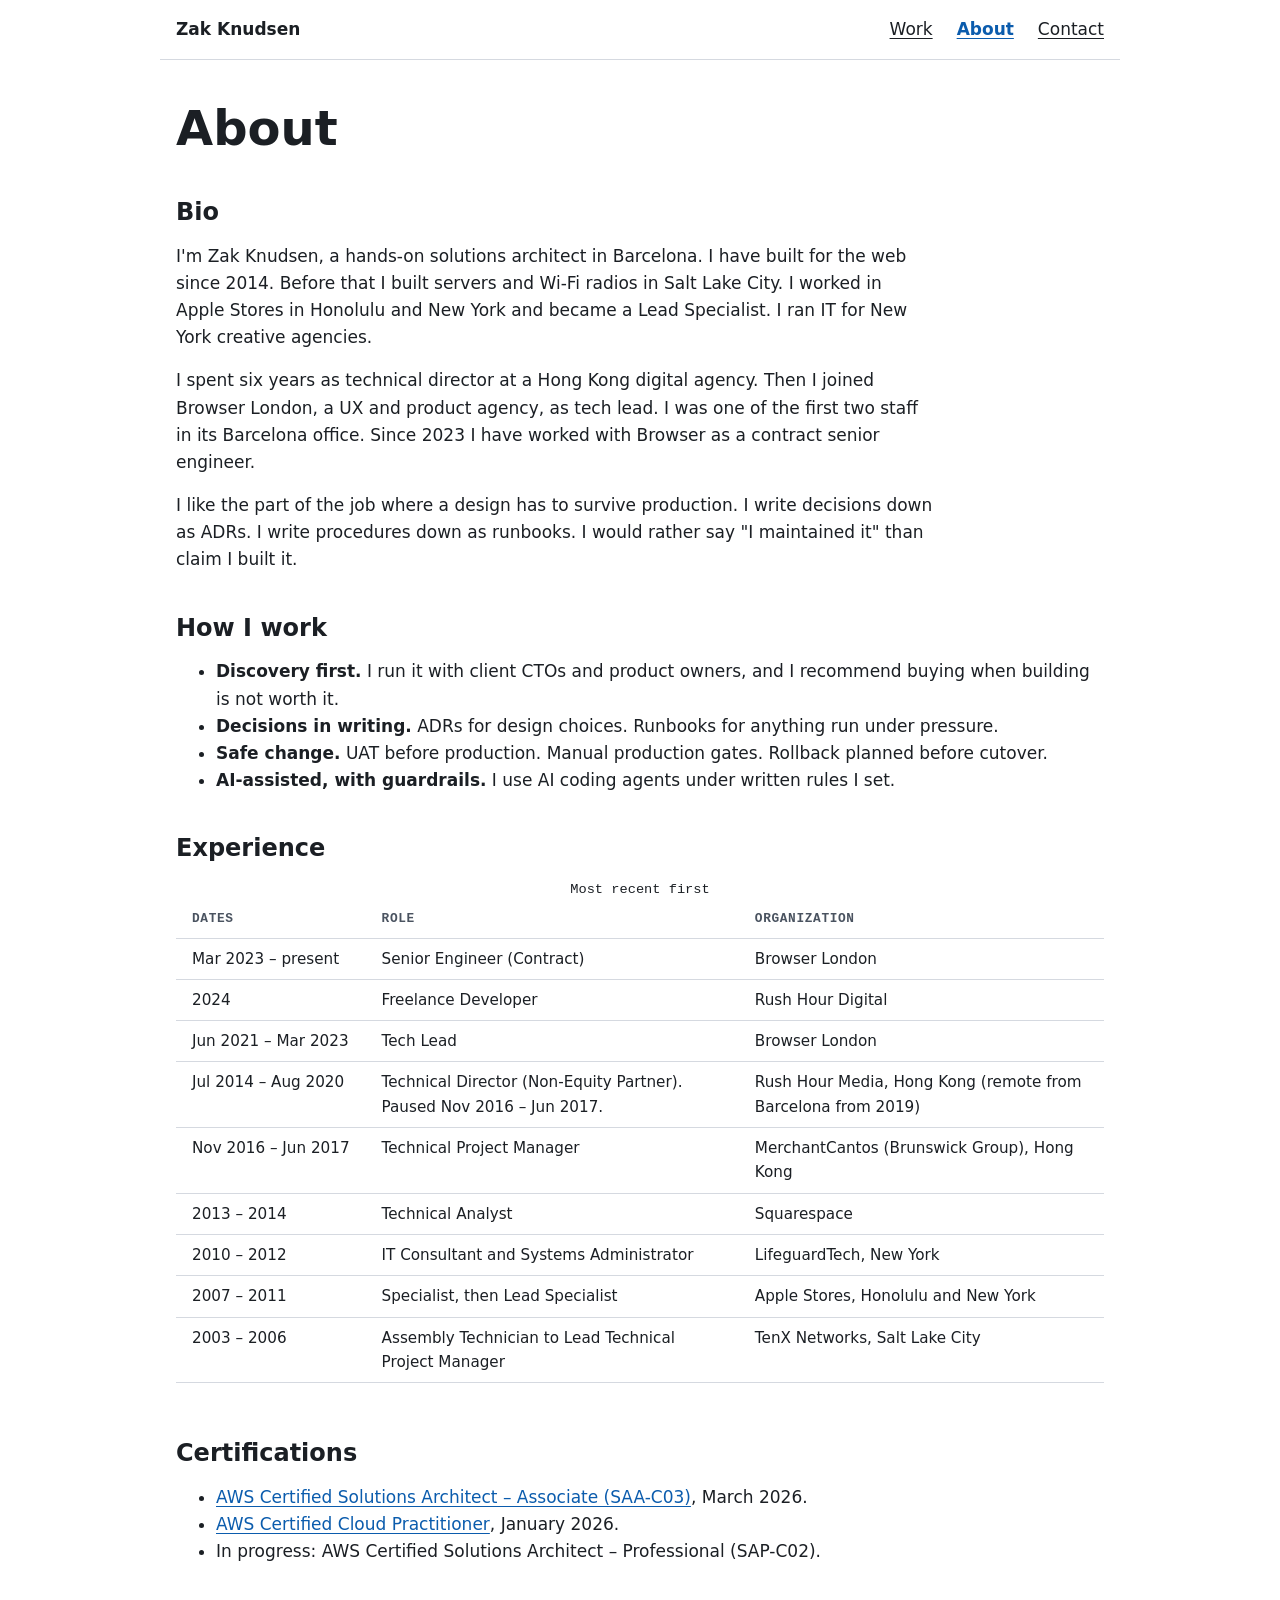
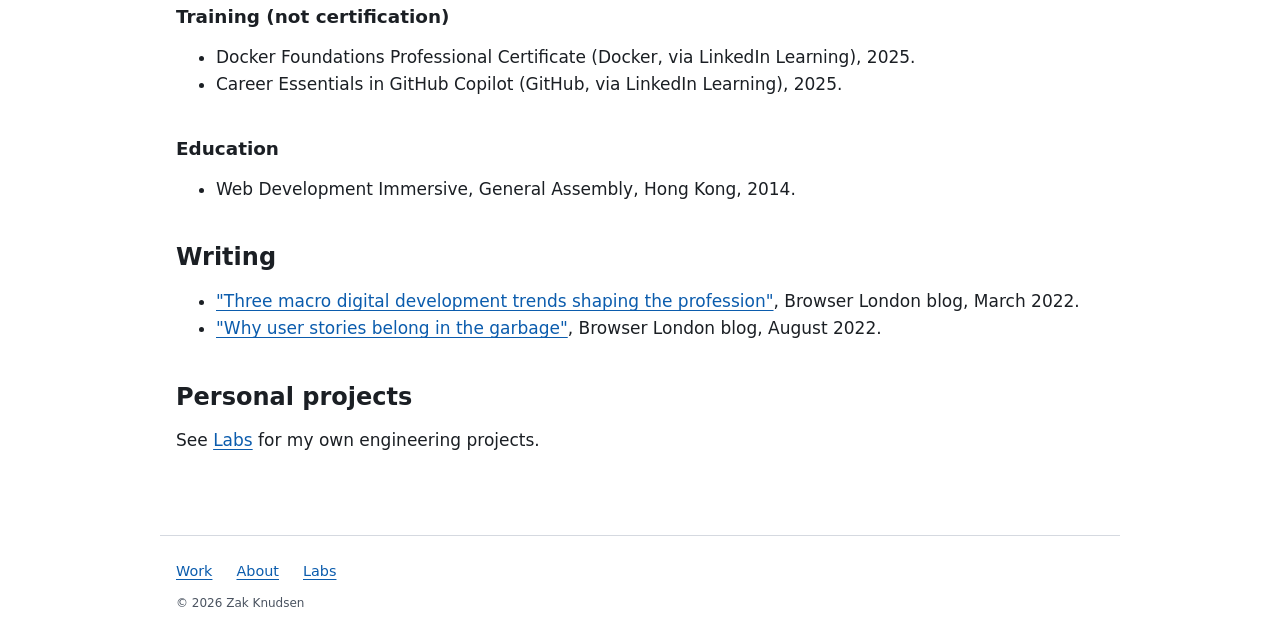
==== about/index.html @ 642f5260 "Add static portfolio site Plain HTML and CSS. Home, work index, three case studies, About, Labs, 404" ====
<!DOCTYPE html>
<html lang="en">
<head>
  <meta charset="utf-8">
  <meta name="viewport" content="width=device-width, initial-scale=1">
  <title>About | Zak Knudsen</title>
  <meta name="description" content="Zak Knudsen is a hands-on solutions architect in Barcelona. Bio, how I work, experience timeline, AWS certifications, and writing.">
  <link rel="canonical" href="https://zakknudsen.com/about/">
  <link rel="icon" href="/img/favicon.svg" type="image/svg+xml">
  <link rel="stylesheet" href="/css/style.css">

  <meta property="og:type" content="profile">
  <meta property="og:site_name" content="Zak Knudsen">
  <meta property="og:title" content="About | Zak Knudsen">
  <meta property="og:description" content="A hands-on solutions architect in Barcelona. Building for the web since 2014.">
  <meta property="og:url" content="https://zakknudsen.com/about/">
  <meta name="twitter:card" content="summary">
</head>
<body>
  <a class="skip-link" href="#main">Skip to main content</a>

  <header class="site-header">
    <a class="site-title" href="/">Zak Knudsen</a>
    <nav class="site-nav" aria-label="Main">
      <ul>
        <li><a href="/work/">Work</a></li>
        <li><a href="/about/" aria-current="page">About</a></li>
        <li><a href="/#contact">Contact</a></li>
      </ul>
    </nav>
  </header>

  <main id="main">
    <h1>About</h1>

    <section aria-labelledby="bio">
      <h2 id="bio">Bio</h2>
      <p>I'm Zak Knudsen, a hands-on solutions architect in Barcelona. I have built for the web since 2014. Before that I built servers and Wi-Fi radios in Salt Lake City. I worked in Apple Stores in Honolulu and New York and became a Lead Specialist. I ran IT for New York creative agencies.</p>
      <p>I spent six years as technical director at a Hong Kong digital agency. Then I joined Browser London, a UX and product agency, as tech lead. I was one of the first two staff in its Barcelona office. Since 2023 I have worked with Browser as a contract senior engineer.</p>
      <p>I like the part of the job where a design has to survive production. I write decisions down as ADRs. I write procedures down as runbooks. I would rather say "I maintained it" than claim I built it.</p>
    </section>

    <section aria-labelledby="how-i-work">
      <h2 id="how-i-work">How I work</h2>
      <ul>
        <li><strong>Discovery first.</strong> I run it with client CTOs and product owners, and I recommend buying when building is not worth it.</li>
        <li><strong>Decisions in writing.</strong> ADRs for design choices. Runbooks for anything run under pressure.</li>
        <li><strong>Safe change.</strong> UAT before production. Manual production gates. Rollback planned before cutover.</li>
        <li><strong>AI-assisted, with guardrails.</strong> I use AI coding agents under written rules I set.</li>
      </ul>
    </section>

    <section aria-labelledby="experience">
      <h2 id="experience">Experience</h2>
      <div class="table-scroll">
        <table>
          <caption class="mono">Most recent first</caption>
          <thead>
            <tr><th scope="col">Dates</th><th scope="col">Role</th><th scope="col">Organization</th></tr>
          </thead>
          <tbody>
            <tr><td>Mar 2023 – present</td><td>Senior Engineer (Contract)</td><td>Browser London</td></tr>
            <tr><td>2024</td><td>Freelance Developer</td><td>Rush Hour Digital</td></tr>
            <tr><td>Jun 2021 – Mar 2023</td><td>Tech Lead</td><td>Browser London</td></tr>
            <tr><td>Jul 2014 – Aug 2020</td><td>Technical Director (Non-Equity Partner). Paused Nov 2016 – Jun 2017.</td><td>Rush Hour Media, Hong Kong (remote from Barcelona from 2019)</td></tr>
            <tr><td>Nov 2016 – Jun 2017</td><td>Technical Project Manager</td><td>MerchantCantos (Brunswick Group), Hong Kong</td></tr>
            <tr><td>2013 – 2014</td><td>Technical Analyst</td><td>Squarespace</td></tr>
            <tr><td>2010 – 2012</td><td>IT Consultant and Systems Administrator</td><td>LifeguardTech, New York</td></tr>
            <tr><td>2007 – 2011</td><td>Specialist, then Lead Specialist</td><td>Apple Stores, Honolulu and New York</td></tr>
            <tr><td>2003 – 2006</td><td>Assembly Technician to Lead Technical Project Manager</td><td>TenX Networks, Salt Lake City</td></tr>
          </tbody>
        </table>
      </div>
    </section>

    <section aria-labelledby="certifications">
      <h2 id="certifications">Certifications</h2>
      <ul>
        <li><a href="https://www.credly.com/badges/99c837c4-0b77-433a-b0dd-1a6452bc519f">AWS Certified Solutions Architect – Associate (SAA-C03)</a>, March 2026.</li>
        <li><a href="https://www.credly.com/badges/576f50b4-657a-4040-87d8-9b93c806e86d">AWS Certified Cloud Practitioner</a>, January 2026.</li>
        <li>In progress: AWS Certified Solutions Architect – Professional (SAP-C02).</li>
      </ul>
      <h3>Training (not certification)</h3>
      <ul>
        <li>Docker Foundations Professional Certificate (Docker, via LinkedIn Learning), 2025.</li>
        <li>Career Essentials in GitHub Copilot (GitHub, via LinkedIn Learning), 2025.</li>
      </ul>
      <h3>Education</h3>
      <ul>
        <li>Web Development Immersive, General Assembly, Hong Kong, 2014.</li>
      </ul>
    </section>

    <section aria-labelledby="writing">
      <h2 id="writing">Writing</h2>
      <ul>
        <li><a href="https://www.browserlondon.com/blog/2022/03/07/three-macro-digital-development-trends-shaping-the-profession/">"Three macro digital development trends shaping the profession"</a>, Browser London blog, March 2022.</li>
        <li><a href="https://www.browserlondon.com/blog/2022/08/30/why-user-stories-belong-in-the-garbage/">"Why user stories belong in the garbage"</a>, Browser London blog, August 2022.</li>
      </ul>
    </section>

    <section aria-labelledby="labs-link">
      <h2 id="labs-link">Personal projects</h2>
      <p>See <a href="/labs/">Labs</a> for my own engineering projects.</p>
    </section>
  </main>

  <footer class="site-footer">
    <ul>
      <li><a href="/work/">Work</a></li>
      <li><a href="/about/">About</a></li>
      <li><a href="/labs/">Labs</a></li>
    </ul>
    <small>© 2026 Zak Knudsen</small>
  </footer>
</body>
</html>
---- css/style.css ----
/* ==========================================================================
   zakknudsen.com
   Plain CSS. No build step. No JavaScript.
   Light and dark themes follow the visitor's system setting.
   ========================================================================== */

/* --------------------------------------------------------------------------
   1. Design tokens
   -------------------------------------------------------------------------- */

:root {
  color-scheme: light dark;

  --color-bg: #ffffff;
  --color-surface: #f5f6f8;
  --color-text: #1b1f24;
  --color-text-muted: #4a5360;
  --color-border: #d5d9e0;
  --color-accent: #0b5cad;
  --color-accent-contrast: #ffffff;

  --font-sans: system-ui, -apple-system, "Segoe UI", Roboto, "Helvetica Neue", Arial, sans-serif;
  --font-mono: ui-monospace, "SF Mono", Menlo, Consolas, "Liberation Mono", monospace;

  --measure: 70ch;
  --gutter: 1rem;
  --space-1: 0.25rem;
  --space-2: 0.5rem;
  --space-3: 1rem;
  --space-4: 1.5rem;
  --space-5: 2.5rem;
  --space-6: 4rem;
  --radius: 4px;
}

@media (prefers-color-scheme: dark) {
  :root {
    --color-bg: #111418;
    --color-surface: #1a1f26;
    --color-text: #e8ebef;
    --color-text-muted: #a9b2bf;
    --color-border: #333b46;
    --color-accent: #7ab7ff;
    --color-accent-contrast: #111418;
  }
}

/* --------------------------------------------------------------------------
   2. Base
   -------------------------------------------------------------------------- */

*,
*::before,
*::after {
  box-sizing: border-box;
}

html {
  -webkit-text-size-adjust: 100%;
  text-size-adjust: 100%;
}

body {
  margin: 0;
  background: var(--color-bg);
  color: var(--color-text);
  font-family: var(--font-sans);
  font-size: 1.0625rem;
  line-height: 1.6;
}

h1,
h2,
h3 {
  line-height: 1.2;
  margin: var(--space-5) 0 var(--space-3);
}

h1 {
  font-size: clamp(2rem, 6vw, 3rem);
  margin-top: 0;
}

h2 {
  font-size: 1.5rem;
}

h3 {
  font-size: 1.15rem;
}

p,
ul,
ol,
dl,
table,
figure {
  margin: 0 0 var(--space-3);
}

a {
  color: var(--color-accent);
  text-underline-offset: 0.2em;
}

a:hover {
  text-decoration-thickness: 2px;
}

:focus-visible {
  outline: 3px solid var(--color-accent);
  outline-offset: 2px;
}

img,
svg {
  max-width: 100%;
  height: auto;
}

code,
.mono {
  font-family: var(--font-mono);
  font-size: 0.9em;
}

/* --------------------------------------------------------------------------
   3. Layout
   -------------------------------------------------------------------------- */

.skip-link {
  position: absolute;
  left: var(--gutter);
  top: -4rem;
  padding: var(--space-2) var(--space-3);
  background: var(--color-accent);
  color: var(--color-accent-contrast);
  z-index: 10;
}

.skip-link:focus {
  top: var(--space-2);
}

.site-header,
main,
.site-footer {
  width: 100%;
  max-width: 60rem;
  margin-inline: auto;
  padding-inline: var(--gutter);
}

.site-header {
  display: flex;
  flex-wrap: wrap;
  align-items: baseline;
  justify-content: space-between;
  gap: var(--space-2) var(--space-4);
  padding-block: var(--space-3);
  border-bottom: 1px solid var(--color-border);
}

.site-title {
  font-weight: 700;
  color: var(--color-text);
  text-decoration: none;
}

.site-nav ul {
  display: flex;
  flex-wrap: wrap;
  gap: var(--space-1) var(--space-4);
  list-style: none;
  margin: 0;
  padding: 0;
}

.site-nav a {
  color: var(--color-text);
}

.site-nav a[aria-current="page"] {
  font-weight: 700;
  color: var(--color-accent);
}

main {
  padding-block: var(--space-5) var(--space-6);
}

.site-footer {
  padding-block: var(--space-4);
  border-top: 1px solid var(--color-border);
  color: var(--color-text-muted);
  font-size: 0.9rem;
}

.site-footer ul {
  display: flex;
  flex-wrap: wrap;
  gap: var(--space-1) var(--space-4);
  list-style: none;
  margin: 0 0 var(--space-2);
  padding: 0;
}

/* Reading width for prose. */
main p,
main blockquote,
.prose > ul,
.prose > ol {
  max-width: var(--measure);
}

/* --------------------------------------------------------------------------
   4. Components
   -------------------------------------------------------------------------- */

.lede {
  font-size: 1.25rem;
  color: var(--color-text-muted);
  max-width: var(--measure);
}

.eyebrow {
  font-family: var(--font-mono);
  font-size: 0.85rem;
  color: var(--color-text-muted);
  text-transform: uppercase;
  letter-spacing: 0.05em;
  margin: 0 0 var(--space-2);
}

.meta {
  display: grid;
  grid-template-columns: repeat(auto-fit, minmax(14rem, 1fr));
  gap: var(--space-3);
  padding: var(--space-3);
  margin: var(--space-4) 0;
  background: var(--color-surface);
  border: 1px solid var(--color-border);
  border-radius: var(--radius);
}

.meta dt {
  font-family: var(--font-mono);
  font-size: 0.8rem;
  text-transform: uppercase;
  letter-spacing: 0.05em;
  color: var(--color-text-muted);
}

.meta dd {
  margin: 0;
}

.proof-strip {
  display: grid;
  grid-template-columns: repeat(auto-fit, minmax(16rem, 1fr));
  gap: var(--space-3);
  list-style: none;
  padding: 0;
}

.proof-strip li {
  padding: var(--space-3);
  border: 1px solid var(--color-border);
  border-left: 4px solid var(--color-accent);
  border-radius: var(--radius);
}

.proof-strip strong {
  display: block;
}

.credential-line {
  font-size: 0.9rem;
  color: var(--color-text-muted);
}

.chips {
  display: flex;
  flex-wrap: wrap;
  gap: var(--space-2);
  list-style: none;
  padding: 0;
  margin: var(--space-3) 0;
}

.chips li {
  padding: 0.1rem 0.6rem;
  font-family: var(--font-mono);
  font-size: 0.8rem;
  background: var(--color-surface);
  border: 1px solid var(--color-border);
  border-radius: 999px;
}

.card {
  padding: var(--space-4);
  margin-bottom: var(--space-4);
  border: 1px solid var(--color-border);
  border-radius: var(--radius);
}

.card h2,
.card h3 {
  margin-top: 0;
}

.card .role {
  font-family: var(--font-mono);
  font-size: 0.85rem;
  color: var(--color-text-muted);
}

.status {
  display: inline-block;
  padding: 0 0.5rem;
  font-family: var(--font-mono);
  font-size: 0.8rem;
  border: 1px solid var(--color-accent);
  border-radius: var(--radius);
  color: var(--color-accent);
}

.diagram {
  margin: var(--space-4) 0;
  padding: var(--space-3);
  background: var(--color-surface);
  border: 1px solid var(--color-border);
  border-radius: var(--radius);
}

/* Wide diagrams scroll inside their own box. The page never scrolls sideways. */
.diagram-scroll {
  overflow-x: auto;
}

.diagram-scroll img {
  min-width: 42rem;
}

.diagram figcaption {
  margin-top: var(--space-2);
  font-size: 0.9rem;
  color: var(--color-text-muted);
}

.diagram details {
  margin-top: var(--space-2);
  font-size: 0.9rem;
}

.diagram summary {
  cursor: pointer;
  color: var(--color-accent);
}

.table-scroll {
  overflow-x: auto;
}

table {
  width: 100%;
  border-collapse: collapse;
  font-size: 0.95rem;
}

th,
td {
  padding: var(--space-2) var(--space-3);
  text-align: left;
  vertical-align: top;
  border-bottom: 1px solid var(--color-border);
}

th {
  font-family: var(--font-mono);
  font-size: 0.8rem;
  text-transform: uppercase;
  letter-spacing: 0.05em;
  color: var(--color-text-muted);
}

td:first-child {
  white-space: nowrap;
}

.timeline-list {
  list-style: none;
  padding: 0;
}

.timeline-list li {
  padding: var(--space-2) 0 var(--space-2) var(--space-3);
  border-left: 3px solid var(--color-border);
}

.timeline-list time {
  display: block;
  font-family: var(--font-mono);
  font-size: 0.85rem;
  color: var(--color-text-muted);
}

/* --------------------------------------------------------------------------
   5. Small screens and print
   -------------------------------------------------------------------------- */

@media (max-width: 40rem) {
  body {
    font-size: 1rem;
  }

  td:first-child {
    white-space: normal;
  }
}

@media (prefers-reduced-motion: reduce) {
  * {
    scroll-behavior: auto !important;
  }
}

@media print {
  .site-nav,
  .skip-link {
    display: none;
  }

  body {
    background: #fff;
    color: #000;
  }
}
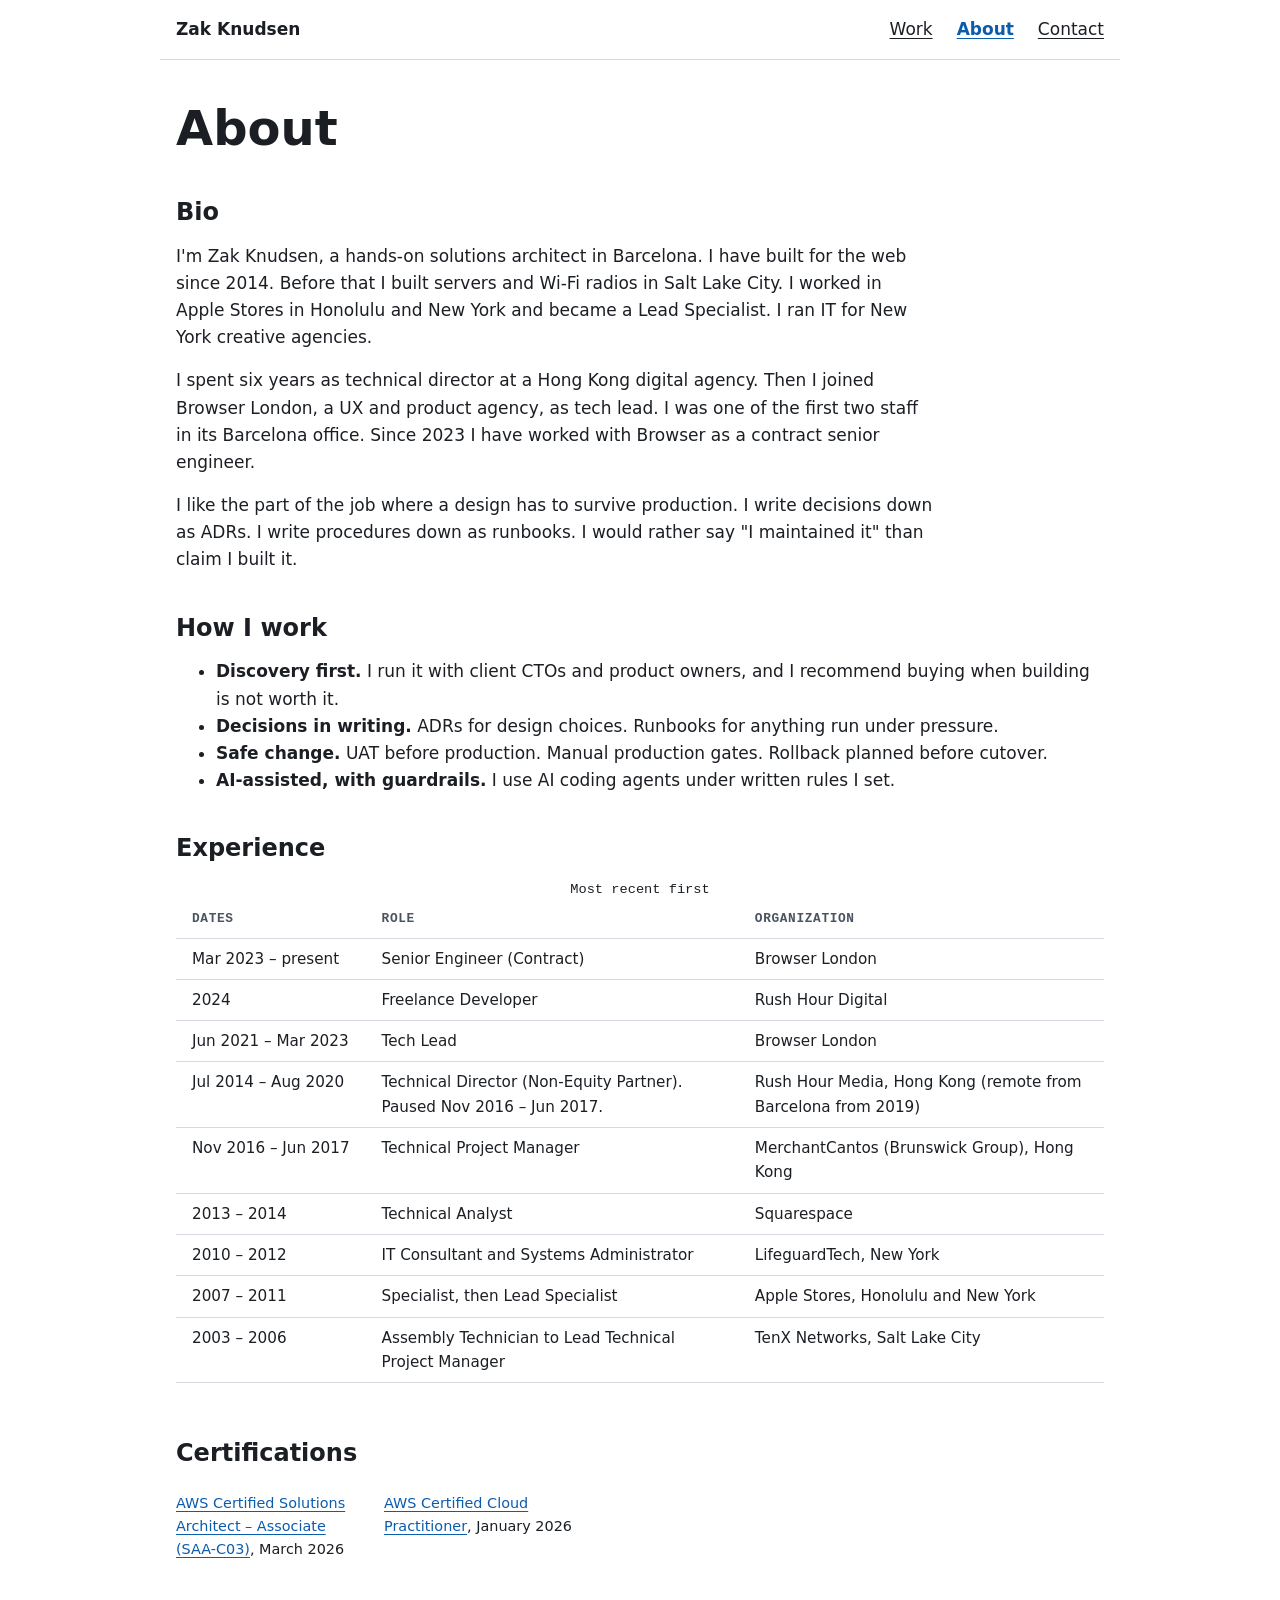
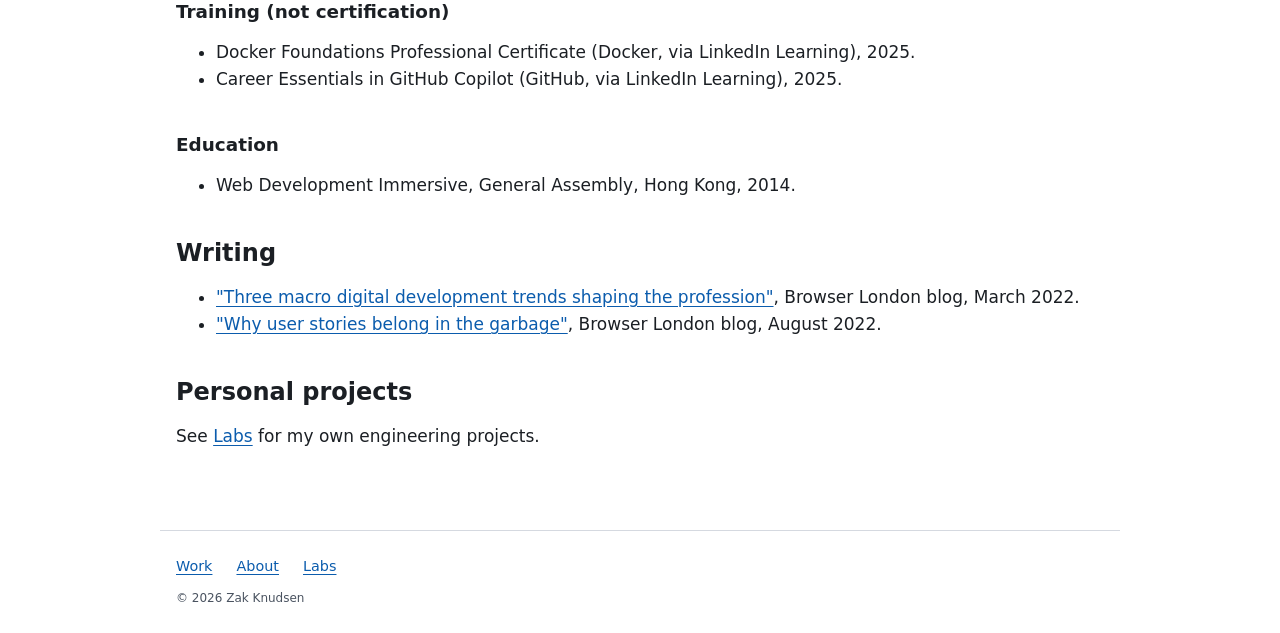
==== commit 027a03f5: "Add LinkedIn, GitHub and Credly badges Link LinkedIn and GitHub from the contact section and Person " ====
--- a/about/index.html
+++ b/about/index.html
@@ -75,11 +75,16 @@
 
     <section aria-labelledby="certifications">
       <h2 id="certifications">Certifications</h2>
-      <ul>
-        <li><a href="https://www.credly.com/badges/99c837c4-0b77-433a-b0dd-1a6452bc519f">AWS Certified Solutions Architect – Associate (SAA-C03)</a>, March 2026.</li>
-        <li><a href="https://www.credly.com/badges/576f50b4-657a-4040-87d8-9b93c806e86d">AWS Certified Cloud Practitioner</a>, January 2026.</li>
-        <li>In progress: AWS Certified Solutions Architect – Professional (SAP-C02).</li>
-      </ul>
+      <div class="credly-badges">
+        <figure class="credly-badge">
+          <div data-iframe-width="150" data-iframe-height="242" data-share-badge-id="99c837c4-0b77-433a-b0dd-1a6452bc519f" data-share-badge-host="https://www.credly.com"></div>
+          <figcaption><a href="https://www.credly.com/badges/99c837c4-0b77-433a-b0dd-1a6452bc519f">AWS Certified Solutions Architect – Associate (SAA-C03)</a>, March 2026</figcaption>
+        </figure>
+        <figure class="credly-badge">
+          <div data-iframe-width="150" data-iframe-height="242" data-share-badge-id="576f50b4-657a-4040-87d8-9b93c806e86d" data-share-badge-host="https://www.credly.com"></div>
+          <figcaption><a href="https://www.credly.com/badges/576f50b4-657a-4040-87d8-9b93c806e86d">AWS Certified Cloud Practitioner</a>, January 2026</figcaption>
+        </figure>
+      </div>
       <h3>Training (not certification)</h3>
       <ul>
         <li>Docker Foundations Professional Certificate (Docker, via LinkedIn Learning), 2025.</li>
@@ -113,5 +118,6 @@
     </ul>
     <small>© 2026 Zak Knudsen</small>
   </footer>
+  <script type="text/javascript" async src="//cdn.credly.com/assets/utilities/embed.js"></script>
 </body>
 </html>
--- a/css/style.css
+++ b/css/style.css
@@ -436,3 +436,24 @@
     color: #000;
   }
 }
+
+.credly-badges {
+  display: flex;
+  flex-wrap: wrap;
+  gap: 1rem;
+  margin: 1rem 0;
+}
+
+.credly-badge {
+  margin: 0;
+  max-width: 12rem;
+  font-size: 0.9rem;
+}
+
+.credly-badge iframe {
+  display: block;
+}
+
+.credly-badge figcaption {
+  margin-top: 0.5rem;
+}
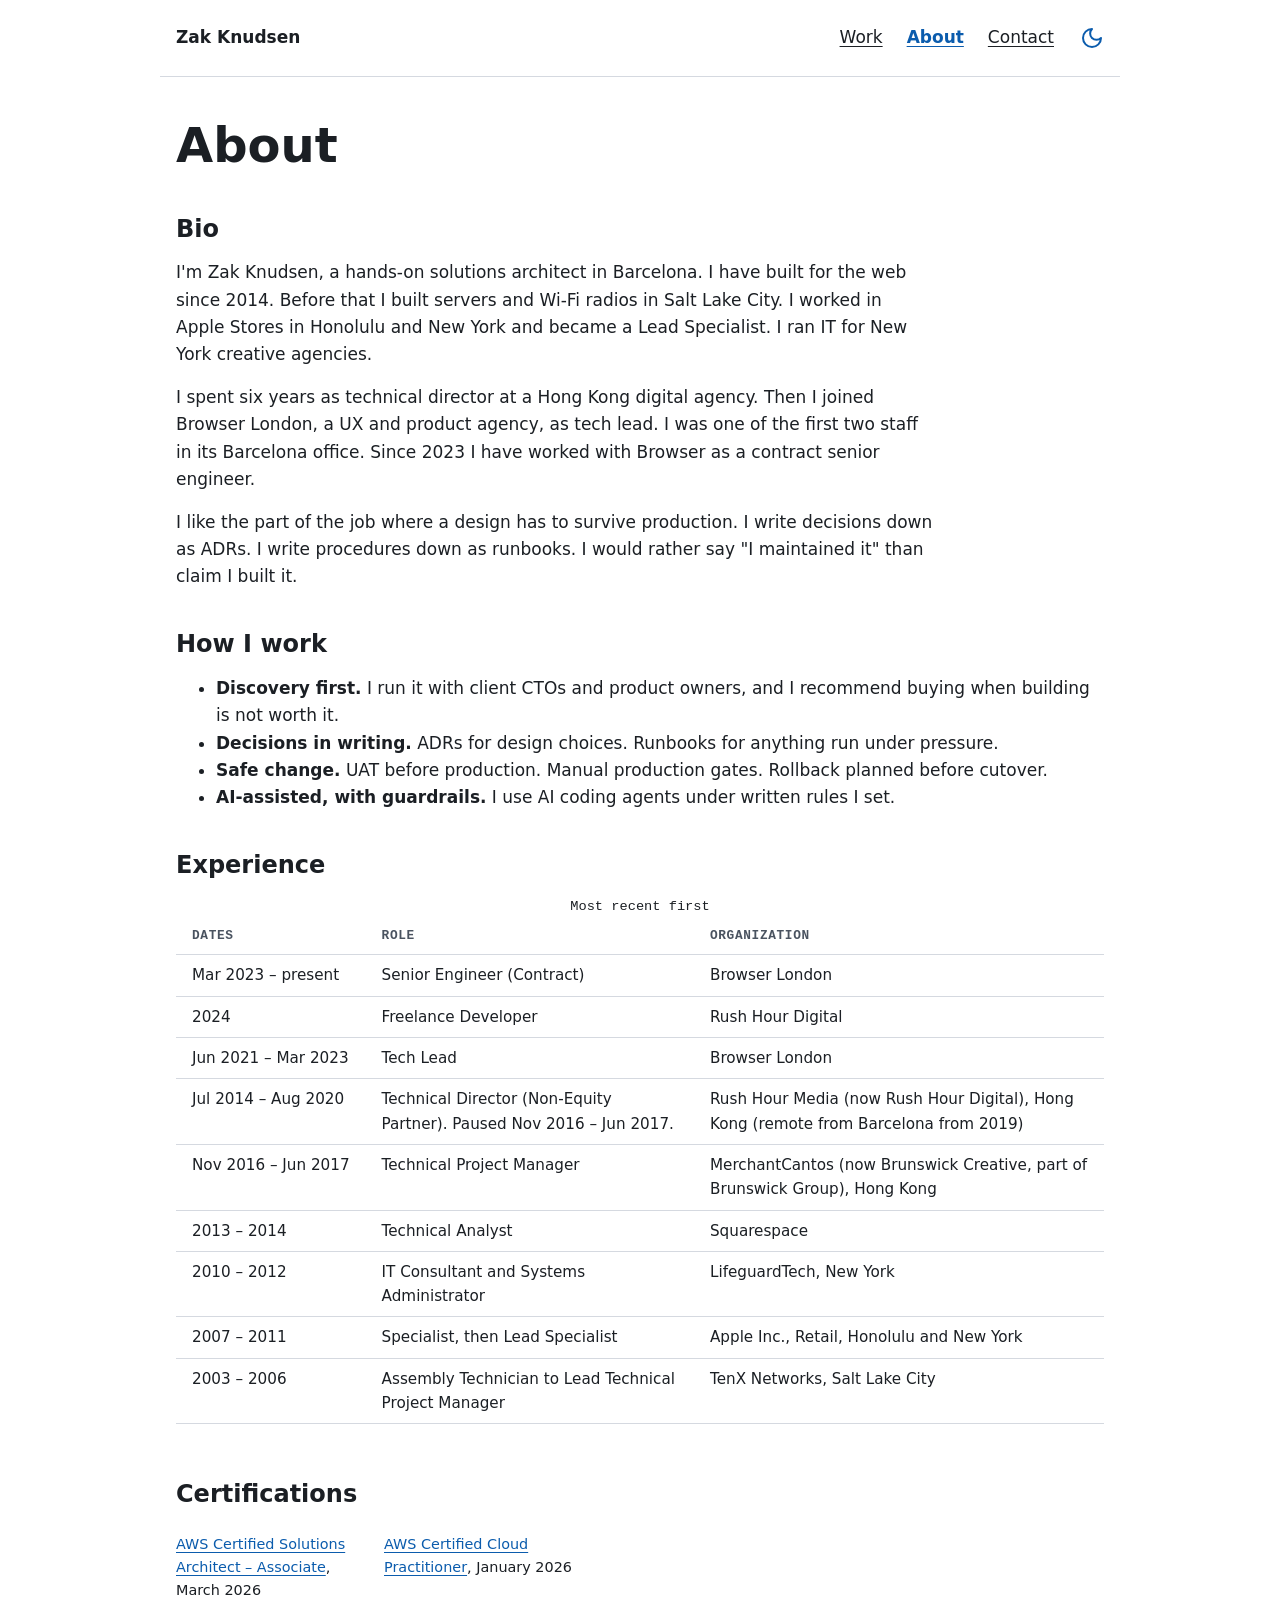
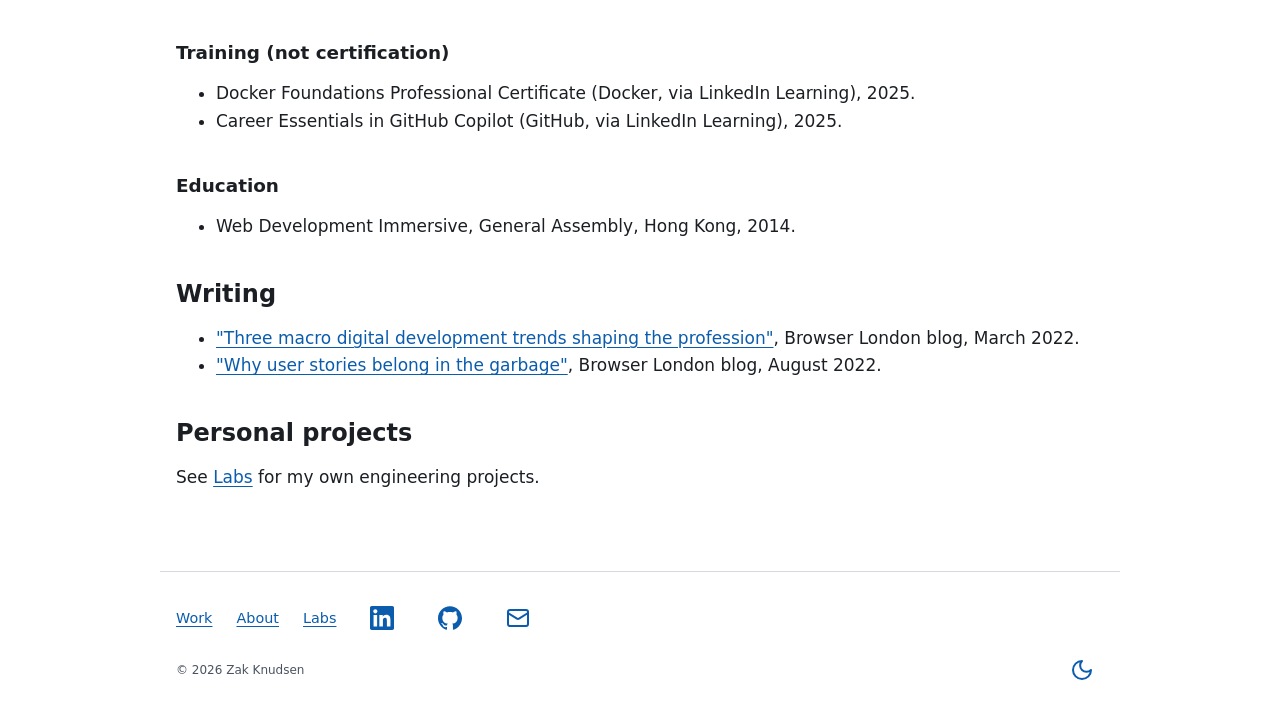
==== commit 9f9ebde4: "Add profile links, badges, theme toggle, timeline and Labs entry - Link LinkedIn and GitHub from the" ====
--- a/about/index.html
+++ b/about/index.html
@@ -8,6 +8,7 @@
   <link rel="canonical" href="https://zakknudsen.com/about/">
   <link rel="icon" href="/img/favicon.svg" type="image/svg+xml">
   <link rel="stylesheet" href="/css/style.css">
+  <script src="/js/theme-init.js"></script>
 
   <meta property="og:type" content="profile">
   <meta property="og:site_name" content="Zak Knudsen">
@@ -21,13 +22,16 @@
 
   <header class="site-header">
     <a class="site-title" href="/">Zak Knudsen</a>
-    <nav class="site-nav" aria-label="Main">
-      <ul>
-        <li><a href="/work/">Work</a></li>
-        <li><a href="/about/" aria-current="page">About</a></li>
-        <li><a href="/#contact">Contact</a></li>
-      </ul>
-    </nav>
+    <div class="site-header-end">
+      <nav class="site-nav" aria-label="Main">
+        <ul>
+          <li><a href="/work/">Work</a></li>
+          <li><a href="/about/" aria-current="page">About</a></li>
+          <li><a href="/#contact">Contact</a></li>
+        </ul>
+      </nav>
+      <theme-toggle></theme-toggle>
+    </div>
   </header>
 
   <main id="main">
@@ -62,11 +66,11 @@
             <tr><td>Mar 2023 – present</td><td>Senior Engineer (Contract)</td><td>Browser London</td></tr>
             <tr><td>2024</td><td>Freelance Developer</td><td>Rush Hour Digital</td></tr>
             <tr><td>Jun 2021 – Mar 2023</td><td>Tech Lead</td><td>Browser London</td></tr>
-            <tr><td>Jul 2014 – Aug 2020</td><td>Technical Director (Non-Equity Partner). Paused Nov 2016 – Jun 2017.</td><td>Rush Hour Media, Hong Kong (remote from Barcelona from 2019)</td></tr>
-            <tr><td>Nov 2016 – Jun 2017</td><td>Technical Project Manager</td><td>MerchantCantos (Brunswick Group), Hong Kong</td></tr>
+            <tr><td>Jul 2014 – Aug 2020</td><td>Technical Director (Non-Equity Partner). Paused Nov 2016 – Jun 2017.</td><td>Rush Hour Media (now Rush Hour Digital), Hong Kong (remote from Barcelona from 2019)</td></tr>
+            <tr><td>Nov 2016 – Jun 2017</td><td>Technical Project Manager</td><td>MerchantCantos (now Brunswick Creative, part of Brunswick Group), Hong Kong</td></tr>
             <tr><td>2013 – 2014</td><td>Technical Analyst</td><td>Squarespace</td></tr>
             <tr><td>2010 – 2012</td><td>IT Consultant and Systems Administrator</td><td>LifeguardTech, New York</td></tr>
-            <tr><td>2007 – 2011</td><td>Specialist, then Lead Specialist</td><td>Apple Stores, Honolulu and New York</td></tr>
+            <tr><td>2007 – 2011</td><td>Specialist, then Lead Specialist</td><td>Apple Inc., Retail, Honolulu and New York</td></tr>
             <tr><td>2003 – 2006</td><td>Assembly Technician to Lead Technical Project Manager</td><td>TenX Networks, Salt Lake City</td></tr>
           </tbody>
         </table>
@@ -78,7 +82,7 @@
       <div class="credly-badges">
         <figure class="credly-badge">
           <div data-iframe-width="150" data-iframe-height="242" data-share-badge-id="99c837c4-0b77-433a-b0dd-1a6452bc519f" data-share-badge-host="https://www.credly.com"></div>
-          <figcaption><a href="https://www.credly.com/badges/99c837c4-0b77-433a-b0dd-1a6452bc519f">AWS Certified Solutions Architect – Associate (SAA-C03)</a>, March 2026</figcaption>
+          <figcaption><a href="https://www.credly.com/badges/99c837c4-0b77-433a-b0dd-1a6452bc519f">AWS Certified Solutions Architect – Associate</a>, March 2026</figcaption>
         </figure>
         <figure class="credly-badge">
           <div data-iframe-width="150" data-iframe-height="242" data-share-badge-id="576f50b4-657a-4040-87d8-9b93c806e86d" data-share-badge-host="https://www.credly.com"></div>
@@ -111,13 +115,25 @@
   </main>
 
   <footer class="site-footer">
-    <ul>
-      <li><a href="/work/">Work</a></li>
-      <li><a href="/about/">About</a></li>
-      <li><a href="/labs/">Labs</a></li>
-    </ul>
-    <small>© 2026 Zak Knudsen</small>
+    <div class="footer-links">
+      <ul>
+        <li><a href="/work/">Work</a></li>
+        <li><a href="/about/">About</a></li>
+        <li><a href="/labs/">Labs</a></li>
+      </ul>
+      <ul class="footer-external">
+        <li class="social-link"><a href="https://www.linkedin.com/in/zakknudsen"><svg class="icon" aria-hidden="true" focusable="false"><use href="/img/icons.svg#linkedin"/></svg><span class="visually-hidden">LinkedIn</span></a></li>
+        <li class="social-link"><a href="https://github.com/dotZak"><svg class="icon" aria-hidden="true" focusable="false"><use href="/img/icons.svg#github"/></svg><span class="visually-hidden">GitHub</span></a></li>
+        <li class="social-link"><a href="mailto:zak@zakknudsen.com"><svg class="icon" aria-hidden="true" focusable="false"><use href="/img/icons.svg#mail"/></svg><span class="visually-hidden">Email zak@zakknudsen.com</span></a></li>
+      </ul>
+    </div>
+    <div class="footer-meta">
+      <small>© <span data-current-year>2026</span> Zak Knudsen</small>
+      <theme-toggle></theme-toggle>
+    </div>
   </footer>
   <script type="text/javascript" async src="//cdn.credly.com/assets/utilities/embed.js"></script>
+  <script src="/js/footer-year.js" defer></script>
+  <script src="/js/theme-toggle.js" defer></script>
 </body>
 </html>
--- a/css/style.css
+++ b/css/style.css
@@ -1,7 +1,8 @@
 /* ==========================================================================
    zakknudsen.com
-   Plain CSS. No build step. No JavaScript.
-   Light and dark themes follow the visitor's system setting.
+   Plain CSS. No build step.
+   Light and dark themes follow the visitor's system setting until they
+   choose one with the theme toggle.
    ========================================================================== */
 
 /* --------------------------------------------------------------------------
@@ -11,13 +12,13 @@
 :root {
   color-scheme: light dark;
 
-  --color-bg: #ffffff;
-  --color-surface: #f5f6f8;
-  --color-text: #1b1f24;
-  --color-text-muted: #4a5360;
-  --color-border: #d5d9e0;
-  --color-accent: #0b5cad;
-  --color-accent-contrast: #ffffff;
+  --color-bg: light-dark(#ffffff, #111418);
+  --color-surface: light-dark(#f5f6f8, #1a1f26);
+  --color-text: light-dark(#1b1f24, #e8ebef);
+  --color-text-muted: light-dark(#4a5360, #a9b2bf);
+  --color-border: light-dark(#d5d9e0, #333b46);
+  --color-accent: light-dark(#0b5cad, #7ab7ff);
+  --color-accent-contrast: light-dark(#ffffff, #111418);
 
   --font-sans: system-ui, -apple-system, "Segoe UI", Roboto, "Helvetica Neue", Arial, sans-serif;
   --font-mono: ui-monospace, "SF Mono", Menlo, Consolas, "Liberation Mono", monospace;
@@ -33,16 +34,13 @@
   --radius: 4px;
 }
 
-@media (prefers-color-scheme: dark) {
-  :root {
-    --color-bg: #111418;
-    --color-surface: #1a1f26;
-    --color-text: #e8ebef;
-    --color-text-muted: #a9b2bf;
-    --color-border: #333b46;
-    --color-accent: #7ab7ff;
-    --color-accent-contrast: #111418;
-  }
+/* A saved choice (set by js/theme-toggle.js) overrides the system setting. */
+:root[data-theme="light"] {
+  color-scheme: light;
+}
+
+:root[data-theme="dark"] {
+  color-scheme: dark;
 }
 
 /* --------------------------------------------------------------------------
@@ -165,6 +163,17 @@
   font-weight: 700;
   color: var(--color-text);
   text-decoration: none;
+}
+
+.site-header-end {
+  display: flex;
+  align-items: center;
+  gap: var(--space-3);
+}
+
+/* Optically align the icon with the header rule's right edge. */
+.site-header-end theme-toggle {
+  margin-right: -0.625rem;
 }
 
 .site-nav ul {
@@ -274,11 +283,6 @@
   display: block;
 }
 
-.credential-line {
-  font-size: 0.9rem;
-  color: var(--color-text-muted);
-}
-
 .chips {
   display: flex;
   flex-wrap: wrap;
@@ -414,6 +418,16 @@
     font-size: 1rem;
   }
 
+  .site-footer .footer-links {
+    flex-direction: column;
+    align-items: flex-start;
+  }
+
+  /* Pull the icon row left so the first icon lines up with the text above. */
+  .site-footer .footer-external {
+    margin-left: -0.625rem;
+  }
+
   td:first-child {
     white-space: normal;
   }
@@ -457,3 +471,275 @@
 .credly-badge figcaption {
   margin-top: 0.5rem;
 }
+
+.visually-hidden {
+  position: absolute;
+  width: 1px;
+  height: 1px;
+  margin: -1px;
+  padding: 0;
+  overflow: hidden;
+  clip-path: inset(50%);
+  white-space: nowrap;
+  border: 0;
+}
+
+.footer-links {
+  display: flex;
+  flex-wrap: wrap;
+  align-items: center;
+  gap: 0 var(--space-4);
+  margin-bottom: var(--space-2);
+}
+
+.footer-links ul {
+  align-items: center;
+  margin: 0;
+}
+
+.footer-external {
+  gap: 0;
+}
+
+.footer-meta {
+  display: flex;
+  align-items: center;
+  justify-content: space-between;
+  gap: var(--space-3);
+}
+
+.social-link a {
+  display: inline-flex;
+  align-items: center;
+  justify-content: center;
+  min-width: 2.75rem;
+  min-height: 2.75rem;
+}
+
+.social-link .icon {
+  width: 1.5rem;
+  height: 1.5rem;
+}
+
+.theme-toggle {
+  display: inline-flex;
+  align-items: center;
+  justify-content: center;
+  min-width: 2.75rem;
+  min-height: 2.75rem;
+  padding: 0;
+  border: 0;
+  background: none;
+  color: var(--color-accent);
+  cursor: pointer;
+}
+
+.theme-toggle[aria-pressed="true"] {
+  --moon-fill: currentColor;
+}
+
+.theme-toggle .icon {
+  width: 1.5rem;
+  height: 1.5rem;
+}
+
+/* --------------------------------------------------------------------------
+   Timeline (generated by the private CMS)
+   Every year is the same height. Positions are set in years by custom
+   properties: --top is the offset from the top, --span the height.
+   -------------------------------------------------------------------------- */
+
+.timeline-scroll {
+  overflow-x: auto;
+}
+
+.timeline {
+  --year: 3rem;
+  --axis: 5.5rem;
+  --bar: 0.5rem;
+  --place-color: light-dark(#8a94a3, #6b7684);
+  min-width: 32rem;
+  font-size: 0.875rem;
+}
+
+.tl-heads,
+.tl-plot {
+  display: grid;
+  grid-template-columns: 1fr var(--axis) 1fr;
+}
+
+.tl-heads {
+  padding-bottom: var(--space-2);
+  color: var(--color-text-muted);
+  font-size: 0.8rem;
+  font-weight: 600;
+  letter-spacing: 0.04em;
+  text-transform: uppercase;
+}
+
+.tl-heads span:first-child {
+  text-align: right;
+}
+
+/* Year lines run the full width, one at the top of every year. */
+.tl-plot {
+  height: calc(var(--years) * var(--year));
+  background-image: repeating-linear-gradient(to bottom, var(--color-border) 0 1px, transparent 1px var(--year));
+}
+
+.tl-places,
+.tl-roles,
+.tl-threads {
+  position: relative;
+  list-style: none;
+  margin: 0;
+  padding: 0;
+}
+
+.tl-places {
+  grid-column: 1;
+  grid-row: 1;
+}
+
+.tl-axis {
+  grid-column: 2;
+  grid-row: 1;
+  position: relative;
+}
+
+.tl-threads,
+.tl-roles {
+  grid-column: 3;
+  grid-row: 1;
+}
+
+/* Centre line, with a tick for every month. */
+.tl-axis::before {
+  content: "";
+  position: absolute;
+  inset-block: 0;
+  left: calc(50% - 1px);
+  border-left: 2px solid var(--color-border);
+}
+
+.tl-axis::after {
+  content: "";
+  position: absolute;
+  inset-block: 0;
+  left: calc(50% - 0.3rem);
+  width: 0.6rem;
+  background-image: repeating-linear-gradient(to bottom, var(--color-border) 0 1px, transparent 1px calc(var(--year) / 12));
+}
+
+.tl-year {
+  position: absolute;
+  top: calc(var(--top) * var(--year));
+  right: calc(50% + 0.5rem);
+  padding-top: 0.2rem;
+  color: var(--color-text-muted);
+  font-size: 0.8rem;
+  line-height: 1;
+  font-variant-numeric: tabular-nums;
+}
+
+.tl-block {
+  position: absolute;
+  top: calc(var(--top) * var(--year));
+  height: calc(var(--span) * var(--year));
+}
+
+.tl-bar {
+  position: absolute;
+  width: var(--bar);
+  border-radius: 2px;
+  box-shadow: inset 0 2px 0 var(--color-bg); /* a small break where one stint hands over to the next */
+  top: calc(var(--b-top, 0) * var(--year));
+  height: calc(var(--b-span, var(--span)) * var(--year));
+}
+
+.tl-label p {
+  margin: 0;
+  line-height: 1.3;
+}
+
+.tl-label {
+  position: relative; /* the label may run past a short bar */
+  padding-top: 0.1rem;
+}
+
+.tl-name {
+  font-weight: 700;
+}
+
+.tl-role {
+  font-weight: 600;
+}
+
+.tl-dates,
+.tl-note {
+  color: var(--color-text-muted);
+  font-size: 0.8rem;
+}
+
+.tl-note {
+  font-style: italic;
+}
+
+/* Residencies: bar beside the axis, text to its left. */
+.tl-place {
+  inset-inline: 0;
+  padding-right: calc(var(--bar) + 0.6rem);
+  text-align: right;
+}
+
+.tl-place .tl-bar {
+  right: 0;
+  height: 100%;
+  top: 0;
+  background: var(--place-color);
+}
+
+/* Roles: one lane per overlapping company, bar beside the axis, text to its right. */
+.tl-role-block {
+  left: calc(var(--lane) * 100% / var(--lanes));
+  width: calc(100% / var(--lanes));
+  padding-left: calc(var(--bar) + 0.6rem);
+}
+
+.tl-role-block .tl-bar {
+  left: 0;
+  background: var(--color-accent);
+}
+
+.tl-thread {
+  position: absolute;
+  top: calc(var(--top) * var(--year));
+  height: calc(var(--span) * var(--year));
+  left: calc(var(--lane) * 100% / var(--lanes) + var(--bar) / 2 - 1px);
+  border-left: 2px dotted var(--color-text-muted);
+}
+
+/* The one month before the first role, then the year of birth. */
+.tl-origin {
+  display: grid;
+  grid-template-columns: 1fr var(--axis) 1fr;
+}
+
+.tl-origin-line {
+  grid-column: 2;
+  grid-row: 1;
+  justify-self: center;
+  height: calc(var(--year) / 12);
+  border-left: 2px dotted var(--color-text-muted);
+}
+
+.tl-origin p {
+  grid-column: 2;
+  grid-row: 2;
+  margin: 0.25rem 0 0;
+  text-align: center;
+  white-space: nowrap;
+  color: var(--color-text-muted);
+  font-size: 0.8rem;
+  font-weight: 600;
+}
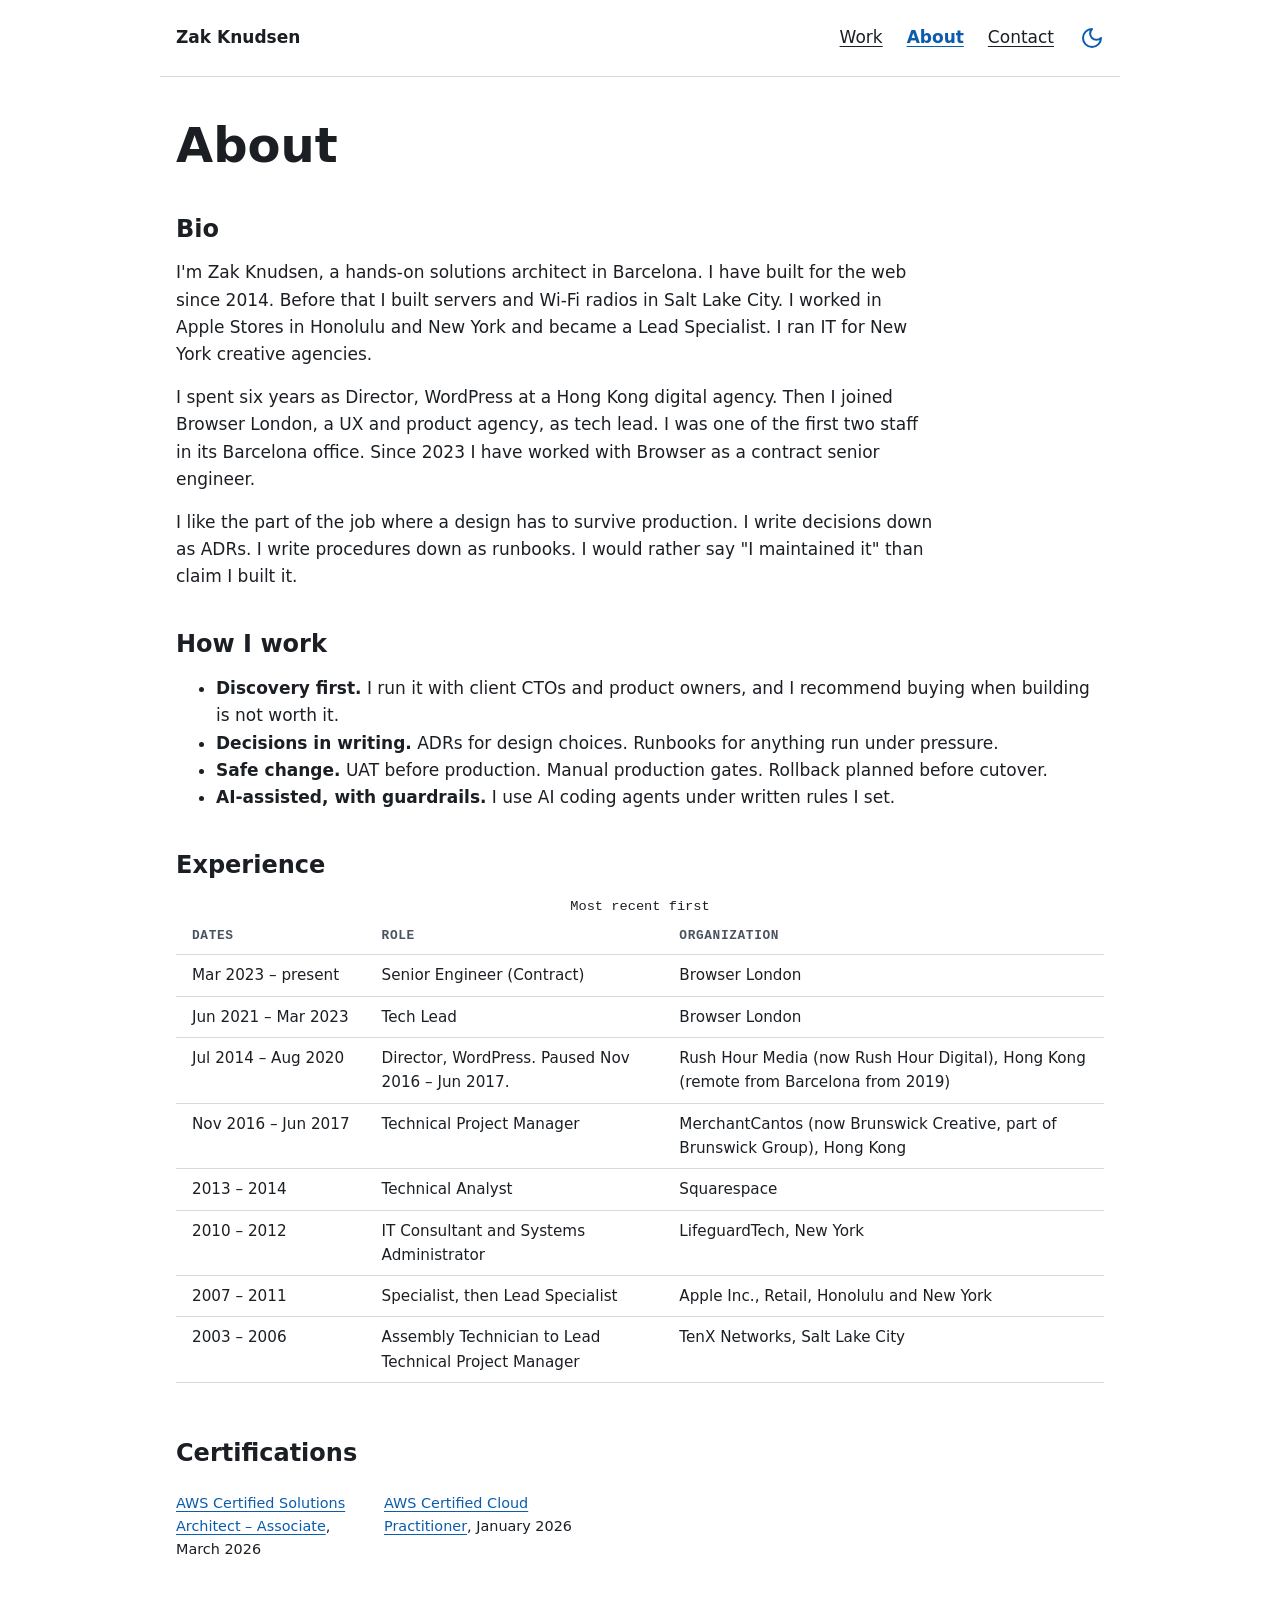
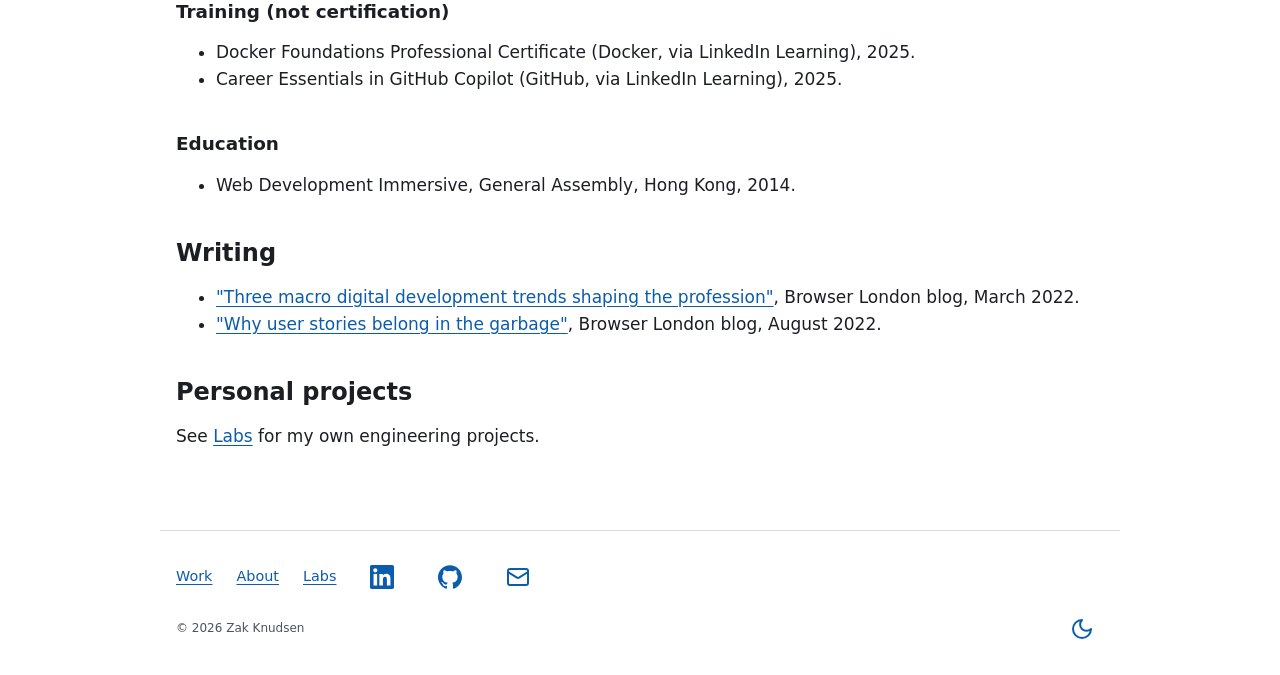
==== commit 8d5b74da: "Colour residencies by country; update Rush Hour title; drop brief freelance row Regenerated from the" ====
--- a/about/index.html
+++ b/about/index.html
@@ -40,7 +40,7 @@
     <section aria-labelledby="bio">
       <h2 id="bio">Bio</h2>
       <p>I'm Zak Knudsen, a hands-on solutions architect in Barcelona. I have built for the web since 2014. Before that I built servers and Wi-Fi radios in Salt Lake City. I worked in Apple Stores in Honolulu and New York and became a Lead Specialist. I ran IT for New York creative agencies.</p>
-      <p>I spent six years as technical director at a Hong Kong digital agency. Then I joined Browser London, a UX and product agency, as tech lead. I was one of the first two staff in its Barcelona office. Since 2023 I have worked with Browser as a contract senior engineer.</p>
+      <p>I spent six years as Director, WordPress at a Hong Kong digital agency. Then I joined Browser London, a UX and product agency, as tech lead. I was one of the first two staff in its Barcelona office. Since 2023 I have worked with Browser as a contract senior engineer.</p>
       <p>I like the part of the job where a design has to survive production. I write decisions down as ADRs. I write procedures down as runbooks. I would rather say "I maintained it" than claim I built it.</p>
     </section>
 
@@ -64,9 +64,8 @@
           </thead>
           <tbody>
             <tr><td>Mar 2023 – present</td><td>Senior Engineer (Contract)</td><td>Browser London</td></tr>
-            <tr><td>2024</td><td>Freelance Developer</td><td>Rush Hour Digital</td></tr>
             <tr><td>Jun 2021 – Mar 2023</td><td>Tech Lead</td><td>Browser London</td></tr>
-            <tr><td>Jul 2014 – Aug 2020</td><td>Technical Director (Non-Equity Partner). Paused Nov 2016 – Jun 2017.</td><td>Rush Hour Media (now Rush Hour Digital), Hong Kong (remote from Barcelona from 2019)</td></tr>
+            <tr><td>Jul 2014 – Aug 2020</td><td>Director, WordPress. Paused Nov 2016 – Jun 2017.</td><td>Rush Hour Media (now Rush Hour Digital), Hong Kong (remote from Barcelona from 2019)</td></tr>
             <tr><td>Nov 2016 – Jun 2017</td><td>Technical Project Manager</td><td>MerchantCantos (now Brunswick Creative, part of Brunswick Group), Hong Kong</td></tr>
             <tr><td>2013 – 2014</td><td>Technical Analyst</td><td>Squarespace</td></tr>
             <tr><td>2010 – 2012</td><td>IT Consultant and Systems Administrator</td><td>LifeguardTech, New York</td></tr>
--- a/css/style.css
+++ b/css/style.css
@@ -555,17 +555,25 @@
 
 .timeline {
   --year: 3rem;
-  --axis: 5.5rem;
   --bar: 0.5rem;
   --place-color: light-dark(#8a94a3, #6b7684);
-  min-width: 32rem;
+  /* Residency bars take a colour from the flag of the country: US blue, Hong Kong red, Spain yellow. */
+  --flag-us: light-dark(#3c3b6e, #7c7bd1);
+  --flag-hk: light-dark(#de2910, #ff6a57);
+  --flag-es: #f1bf00;
+  /* Where I lived and the axis fit their content; Work takes the rest. */
+  display: grid;
+  grid-template-columns: max-content max-content 1fr;
+  min-width: 38rem;
   font-size: 0.875rem;
 }
 
 .tl-heads,
-.tl-plot {
+.tl-plot,
+.tl-origin {
+  grid-column: 1 / -1;
   display: grid;
-  grid-template-columns: 1fr var(--axis) 1fr;
+  grid-template-columns: subgrid;
 }
 
 .tl-heads {
@@ -581,9 +589,15 @@
   text-align: right;
 }
 
-/* Year lines run the full width, one at the top of every year. */
 .tl-plot {
   height: calc(var(--years) * var(--year));
+}
+
+/* Year lines run from the axis to the right edge, one at the top of every year. */
+.tl-plot::before {
+  content: "";
+  grid-column: 2 / -1;
+  grid-row: 1;
   background-image: repeating-linear-gradient(to bottom, var(--color-border) 0 1px, transparent 1px var(--year));
 }
 
@@ -596,15 +610,28 @@
   padding: 0;
 }
 
+/* Residencies share one grid cell, so the column is as wide as the widest label. */
 .tl-places {
   grid-column: 1;
   grid-row: 1;
+  display: grid;
+  align-content: start;
 }
 
 .tl-axis {
   grid-column: 2;
   grid-row: 1;
   position: relative;
+  padding-inline: 0.5rem 1.1rem;
+}
+
+.tl-axis-sizer {
+  display: block;
+  height: 0;
+  overflow: hidden;
+  visibility: hidden;
+  font-size: 0.8rem;
+  font-variant-numeric: tabular-nums;
 }
 
 .tl-threads,
@@ -618,7 +645,7 @@
   content: "";
   position: absolute;
   inset-block: 0;
-  left: calc(50% - 1px);
+  left: calc(100% - 0.6rem - 1px);
   border-left: 2px solid var(--color-border);
 }
 
@@ -626,7 +653,7 @@
   content: "";
   position: absolute;
   inset-block: 0;
-  left: calc(50% - 0.3rem);
+  left: calc(100% - 0.9rem);
   width: 0.6rem;
   background-image: repeating-linear-gradient(to bottom, var(--color-border) 0 1px, transparent 1px calc(var(--year) / 12));
 }
@@ -634,7 +661,7 @@
 .tl-year {
   position: absolute;
   top: calc(var(--top) * var(--year));
-  right: calc(50% + 0.5rem);
+  right: 1.1rem;
   padding-top: 0.2rem;
   color: var(--color-text-muted);
   font-size: 0.8rem;
@@ -687,7 +714,10 @@
 
 /* Residencies: bar beside the axis, text to its left. */
 .tl-place {
-  inset-inline: 0;
+  grid-area: 1 / 1;
+  position: relative;
+  top: auto;
+  margin-top: calc(var(--top) * var(--year));
   padding-right: calc(var(--bar) + 0.6rem);
   text-align: right;
 }
@@ -720,15 +750,11 @@
 }
 
 /* The one month before the first role, then the year of birth. */
-.tl-origin {
-  display: grid;
-  grid-template-columns: 1fr var(--axis) 1fr;
-}
-
 .tl-origin-line {
   grid-column: 2;
   grid-row: 1;
-  justify-self: center;
+  justify-self: end;
+  margin-right: calc(0.6rem - 1px);
   height: calc(var(--year) / 12);
   border-left: 2px dotted var(--color-text-muted);
 }
@@ -736,10 +762,68 @@
 .tl-origin p {
   grid-column: 2;
   grid-row: 2;
+  justify-self: end;
+  transform: translateX(calc(50% - 0.6rem)); /* centred under the axis line */
   margin: 0.25rem 0 0;
-  text-align: center;
   white-space: nowrap;
   color: var(--color-text-muted);
   font-size: 0.8rem;
   font-weight: 600;
 }
+
+/* A role change inside one company: a line where it happened, the new title right beside it. */
+.tl-change::before {
+  content: "";
+  position: absolute;
+  top: 0;
+  left: 0;
+  right: 0.5rem;
+  border-top: 1px solid var(--color-text-muted);
+}
+
+/* A short stay gets its name and dates on one line so it cannot run into the next label. */
+.tl-compact .tl-label {
+  display: flex;
+  flex-wrap: wrap;
+  justify-content: flex-end;
+  gap: 0 0.5rem;
+}
+
+/* Education is time spent studying, not working: a shaded band behind the roles. */
+.tl-edu {
+  grid-column: 3;
+  grid-row: 1;
+  position: relative;
+  list-style: none;
+  margin: 0;
+  padding: 0;
+}
+
+.tl-edu-band {
+  position: absolute;
+  inset-inline: 0;
+  top: calc(var(--top) * var(--year));
+  height: calc(var(--span) * var(--year));
+  border-block: 1px dashed var(--color-text-muted);
+  background-image: repeating-linear-gradient(
+    135deg,
+    color-mix(in srgb, var(--color-accent) 16%, transparent) 0 0.35rem,
+    color-mix(in srgb, var(--color-accent) 6%, transparent) 0.35rem 0.7rem
+  );
+}
+
+.tl-edu-band .tl-label {
+  position: absolute;
+  top: 0;
+  right: 0.5rem;
+  padding: 0.1rem 0.4rem;
+  text-align: right;
+  background: var(--color-bg);
+}
+
+.tl-place[data-country="US"] .tl-bar { background: var(--flag-us); }
+.tl-place[data-country="HK"] .tl-bar { background: var(--flag-hk); }
+.tl-place[data-country="ES"] .tl-bar {
+  background: var(--flag-es);
+  outline: 1px solid light-dark(rgb(0 0 0 / 0.35), transparent); /* yellow alone is faint on white */
+}
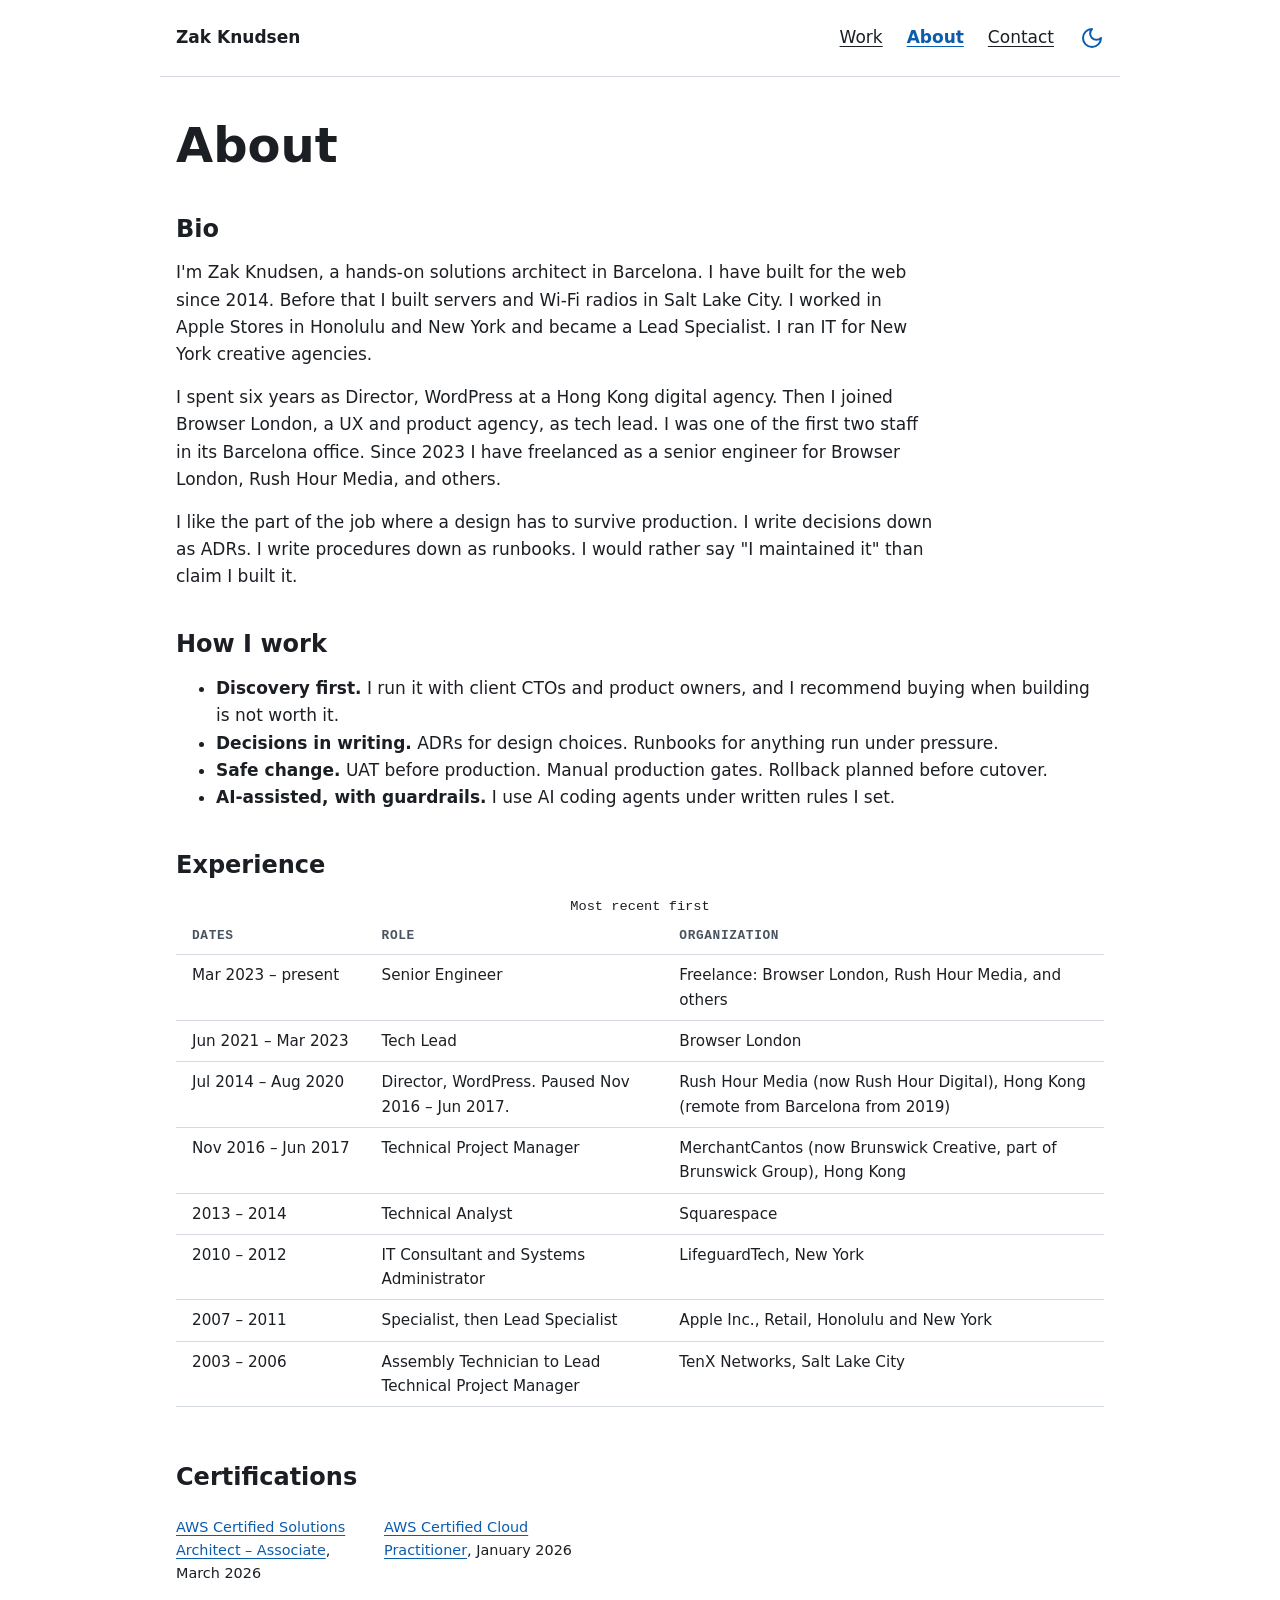
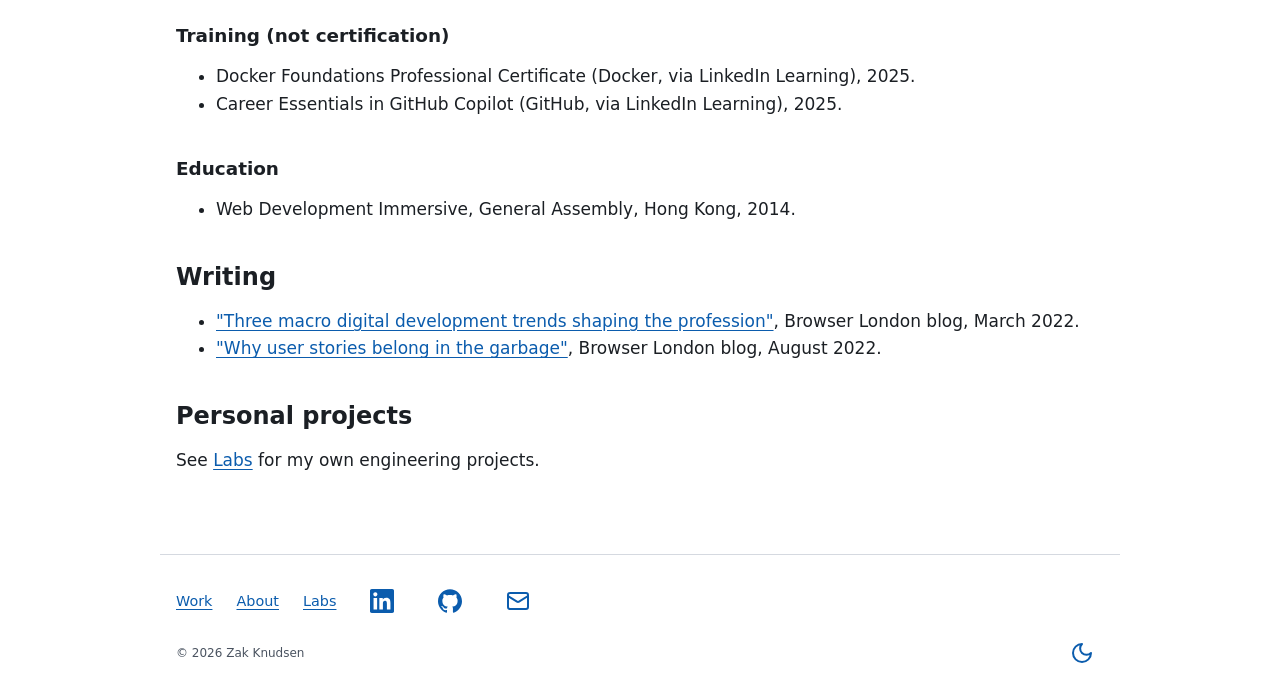
==== commit a5e3e1ef: "Show current work as freelance: Browser London, Rush Hour Media, and others Regenerated from the pri" ====
--- a/about/index.html
+++ b/about/index.html
@@ -40,7 +40,7 @@
     <section aria-labelledby="bio">
       <h2 id="bio">Bio</h2>
       <p>I'm Zak Knudsen, a hands-on solutions architect in Barcelona. I have built for the web since 2014. Before that I built servers and Wi-Fi radios in Salt Lake City. I worked in Apple Stores in Honolulu and New York and became a Lead Specialist. I ran IT for New York creative agencies.</p>
-      <p>I spent six years as Director, WordPress at a Hong Kong digital agency. Then I joined Browser London, a UX and product agency, as tech lead. I was one of the first two staff in its Barcelona office. Since 2023 I have worked with Browser as a contract senior engineer.</p>
+      <p>I spent six years as Director, WordPress at a Hong Kong digital agency. Then I joined Browser London, a UX and product agency, as tech lead. I was one of the first two staff in its Barcelona office. Since 2023 I have freelanced as a senior engineer for Browser London, Rush Hour Media, and others.</p>
       <p>I like the part of the job where a design has to survive production. I write decisions down as ADRs. I write procedures down as runbooks. I would rather say "I maintained it" than claim I built it.</p>
     </section>
 
@@ -63,7 +63,7 @@
             <tr><th scope="col">Dates</th><th scope="col">Role</th><th scope="col">Organization</th></tr>
           </thead>
           <tbody>
-            <tr><td>Mar 2023 – present</td><td>Senior Engineer (Contract)</td><td>Browser London</td></tr>
+            <tr><td>Mar 2023 – present</td><td>Senior Engineer</td><td>Freelance: Browser London, Rush Hour Media, and others</td></tr>
             <tr><td>Jun 2021 – Mar 2023</td><td>Tech Lead</td><td>Browser London</td></tr>
             <tr><td>Jul 2014 – Aug 2020</td><td>Director, WordPress. Paused Nov 2016 – Jun 2017.</td><td>Rush Hour Media (now Rush Hour Digital), Hong Kong (remote from Barcelona from 2019)</td></tr>
             <tr><td>Nov 2016 – Jun 2017</td><td>Technical Project Manager</td><td>MerchantCantos (now Brunswick Creative, part of Brunswick Group), Hong Kong</td></tr>
--- a/css/style.css
+++ b/css/style.css
@@ -703,6 +703,7 @@
 }
 
 .tl-dates,
+.tl-clients,
 .tl-note {
   color: var(--color-text-muted);
   font-size: 0.8rem;
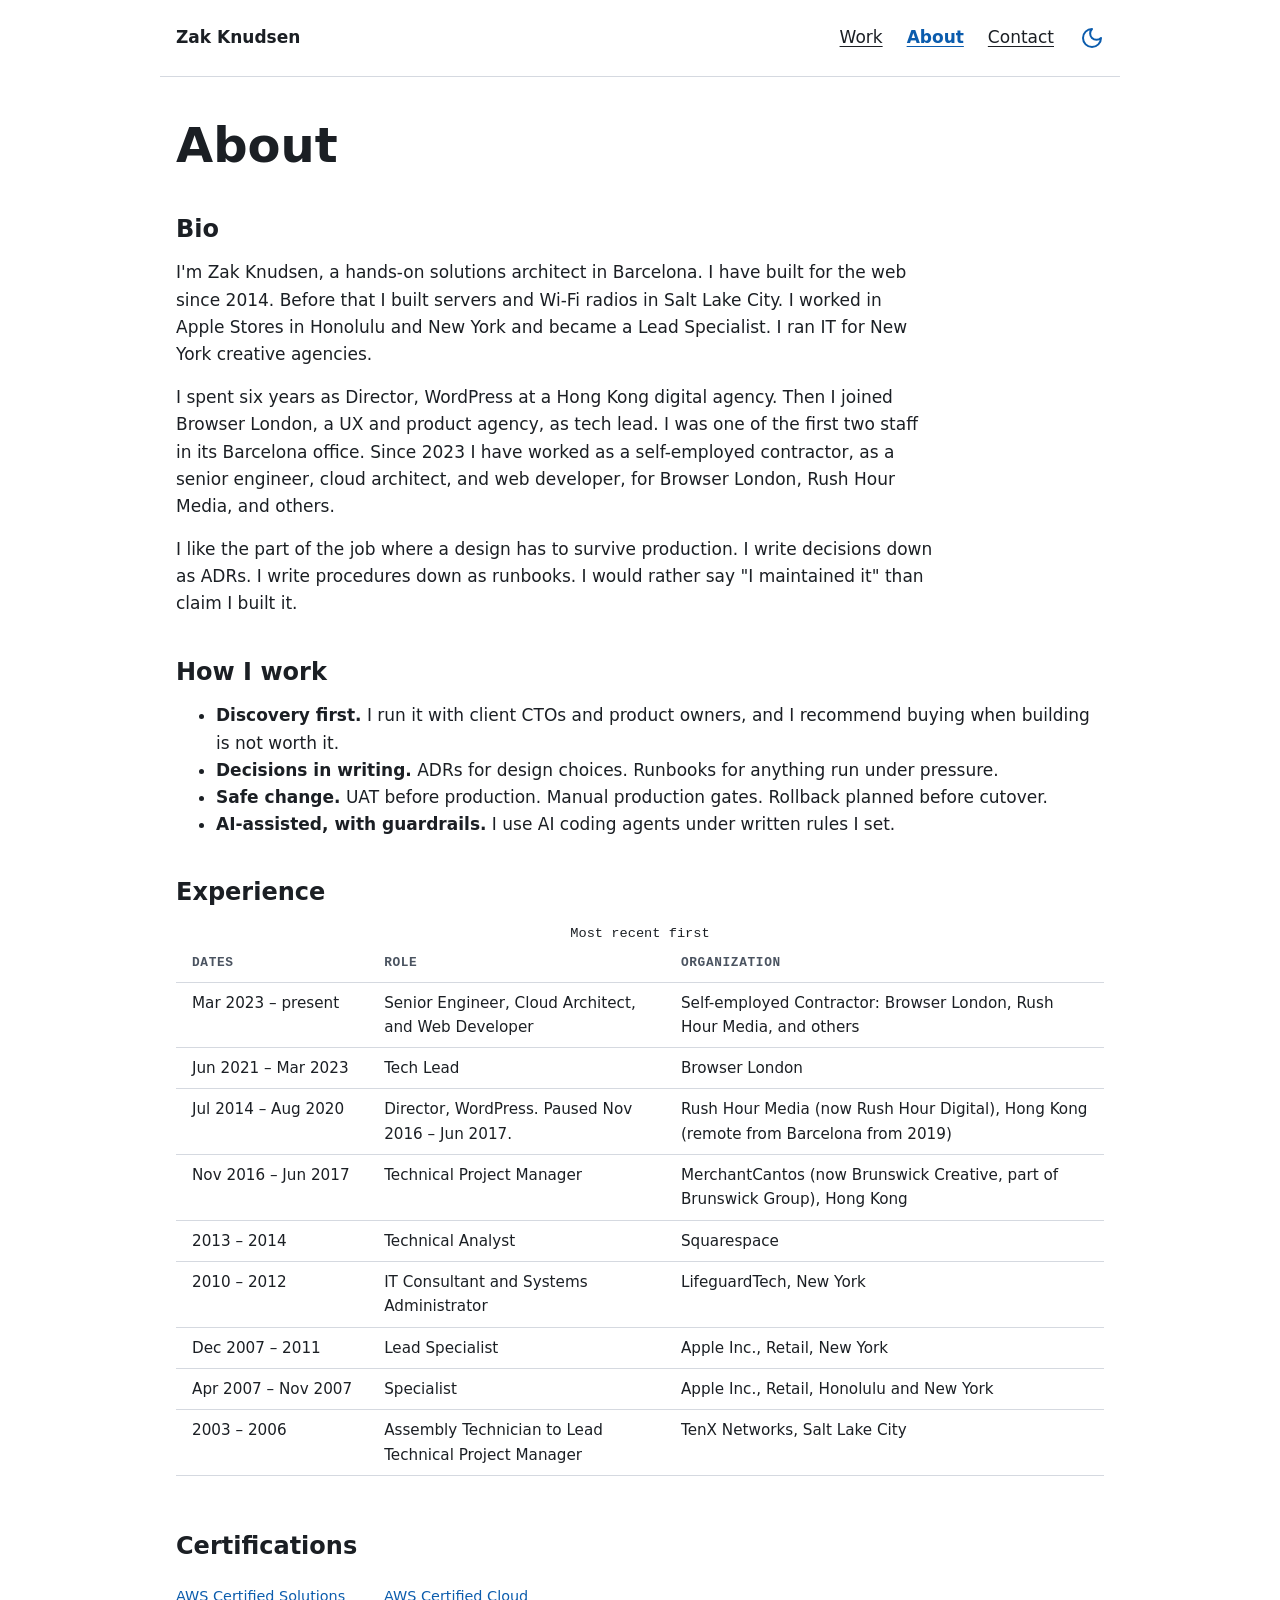
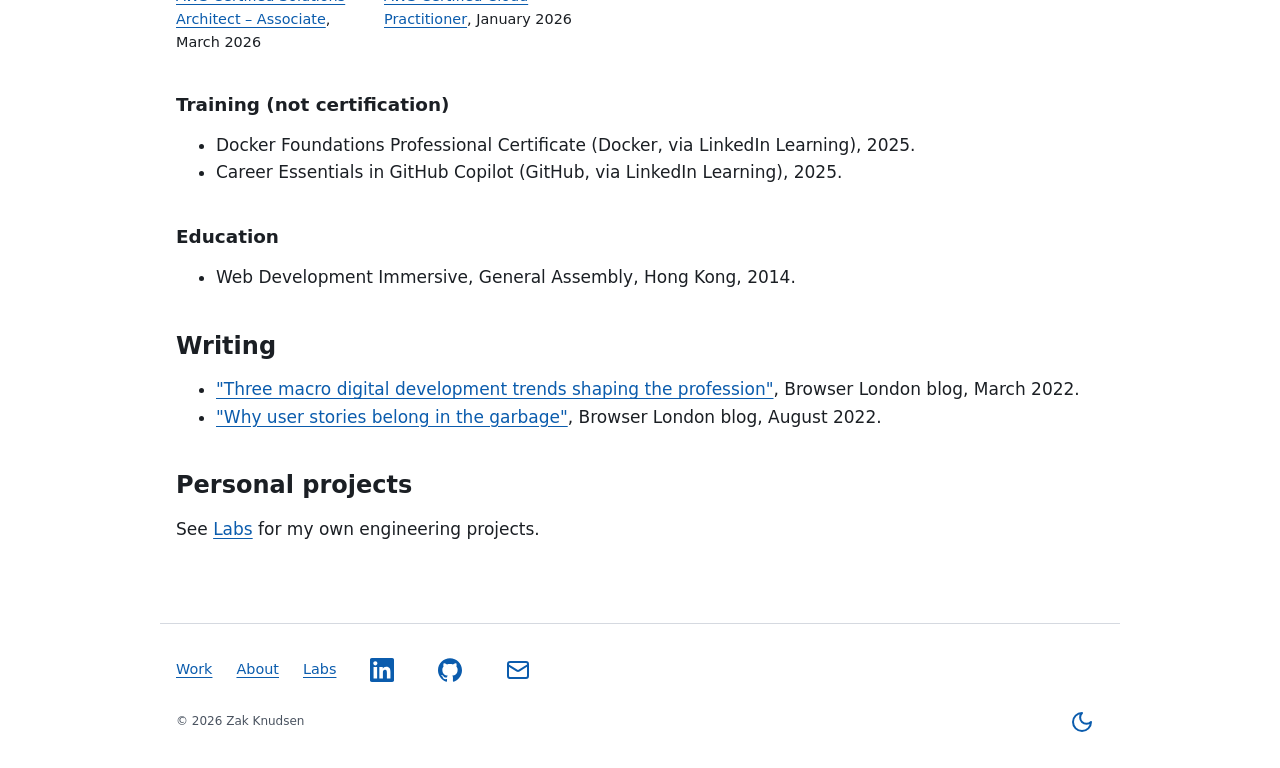
==== commit 7dc30b7f: "Update timeline: residencies, Apple roles, renamed-company icon, contractor entry Regenerated from t" ====
--- a/about/index.html
+++ b/about/index.html
@@ -40,7 +40,7 @@
     <section aria-labelledby="bio">
       <h2 id="bio">Bio</h2>
       <p>I'm Zak Knudsen, a hands-on solutions architect in Barcelona. I have built for the web since 2014. Before that I built servers and Wi-Fi radios in Salt Lake City. I worked in Apple Stores in Honolulu and New York and became a Lead Specialist. I ran IT for New York creative agencies.</p>
-      <p>I spent six years as Director, WordPress at a Hong Kong digital agency. Then I joined Browser London, a UX and product agency, as tech lead. I was one of the first two staff in its Barcelona office. Since 2023 I have freelanced as a senior engineer for Browser London, Rush Hour Media, and others.</p>
+      <p>I spent six years as Director, WordPress at a Hong Kong digital agency. Then I joined Browser London, a UX and product agency, as tech lead. I was one of the first two staff in its Barcelona office. Since 2023 I have worked as a self-employed contractor, as a senior engineer, cloud architect, and web developer, for Browser London, Rush Hour Media, and others.</p>
       <p>I like the part of the job where a design has to survive production. I write decisions down as ADRs. I write procedures down as runbooks. I would rather say "I maintained it" than claim I built it.</p>
     </section>
 
@@ -63,13 +63,14 @@
             <tr><th scope="col">Dates</th><th scope="col">Role</th><th scope="col">Organization</th></tr>
           </thead>
           <tbody>
-            <tr><td>Mar 2023 – present</td><td>Senior Engineer</td><td>Freelance: Browser London, Rush Hour Media, and others</td></tr>
+            <tr><td>Mar 2023 – present</td><td>Senior Engineer, Cloud Architect, and Web Developer</td><td>Self-employed Contractor: Browser London, Rush Hour Media, and others</td></tr>
             <tr><td>Jun 2021 – Mar 2023</td><td>Tech Lead</td><td>Browser London</td></tr>
             <tr><td>Jul 2014 – Aug 2020</td><td>Director, WordPress. Paused Nov 2016 – Jun 2017.</td><td>Rush Hour Media (now Rush Hour Digital), Hong Kong (remote from Barcelona from 2019)</td></tr>
             <tr><td>Nov 2016 – Jun 2017</td><td>Technical Project Manager</td><td>MerchantCantos (now Brunswick Creative, part of Brunswick Group), Hong Kong</td></tr>
             <tr><td>2013 – 2014</td><td>Technical Analyst</td><td>Squarespace</td></tr>
             <tr><td>2010 – 2012</td><td>IT Consultant and Systems Administrator</td><td>LifeguardTech, New York</td></tr>
-            <tr><td>2007 – 2011</td><td>Specialist, then Lead Specialist</td><td>Apple Inc., Retail, Honolulu and New York</td></tr>
+            <tr><td>Dec 2007 – 2011</td><td>Lead Specialist</td><td>Apple Inc., Retail, New York</td></tr>
+            <tr><td>Apr 2007 – Nov 2007</td><td>Specialist</td><td>Apple Inc., Retail, Honolulu and New York</td></tr>
             <tr><td>2003 – 2006</td><td>Assembly Technician to Lead Technical Project Manager</td><td>TenX Networks, Salt Lake City</td></tr>
           </tbody>
         </table>
--- a/css/style.css
+++ b/css/style.css
@@ -813,13 +813,21 @@
   );
 }
 
+/* One short line, centred on the band so it never spills past it. */
 .tl-edu-band .tl-label {
   position: absolute;
-  top: 0;
+  top: 50%;
   right: 0.5rem;
-  padding: 0.1rem 0.4rem;
-  text-align: right;
+  transform: translateY(-50%);
+  padding: 0 0.4rem;
   background: var(--color-bg);
+}
+
+.tl-label .tl-edu-name {
+  font-size: 0.7rem;
+  font-weight: 600;
+  line-height: 1;
+  white-space: nowrap;
 }
 
 .tl-place[data-country="US"] .tl-bar { background: var(--flag-us); }
@@ -828,3 +836,44 @@
   background: var(--flag-es);
   outline: 1px solid light-dark(rgb(0 0 0 / 0.35), transparent); /* yellow alone is faint on white */
 }
+
+/* A small "i" next to a renamed company; hover or focus shows the new name. */
+.tl-info {
+  position: relative;
+  display: inline-flex;
+  align-items: center;
+  justify-content: center;
+  width: 1rem;
+  height: 1rem;
+  margin-left: 0.25rem;
+  padding: 0;
+  border: 1px solid var(--color-text-muted);
+  border-radius: 50%;
+  background: none;
+  color: var(--color-text-muted);
+  font: italic 700 0.65rem/1 Georgia, serif;
+  vertical-align: middle;
+  cursor: help;
+}
+
+.tl-info::after {
+  content: attr(data-tip);
+  position: absolute;
+  bottom: calc(100% + 0.4rem);
+  left: 50%;
+  transform: translateX(-50%);
+  z-index: 5;
+  padding: 0.25rem 0.5rem;
+  border-radius: 4px;
+  background: var(--color-text);
+  color: var(--color-bg);
+  font: normal 600 0.75rem/1.2 var(--font-sans);
+  white-space: nowrap;
+  opacity: 0;
+  pointer-events: none;
+}
+
+.tl-info:hover::after,
+.tl-info:focus::after {
+  opacity: 1;
+}
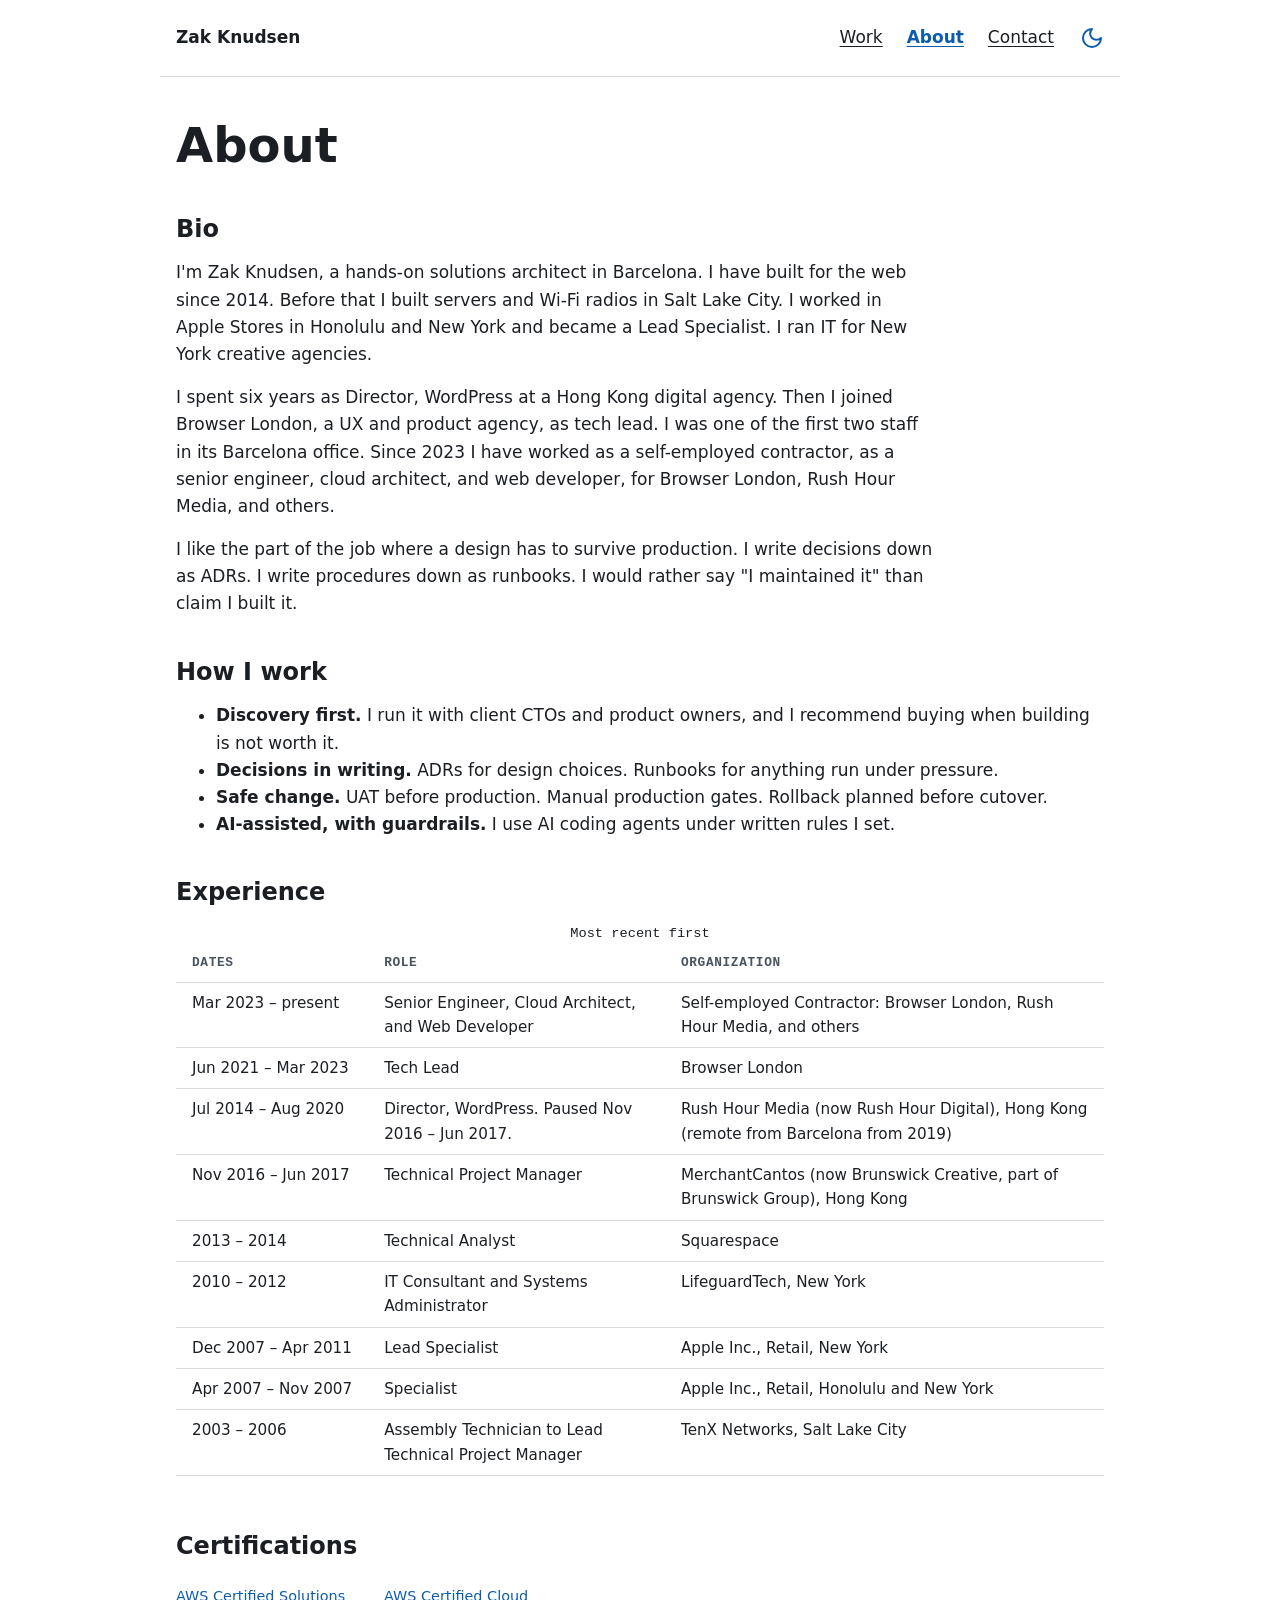
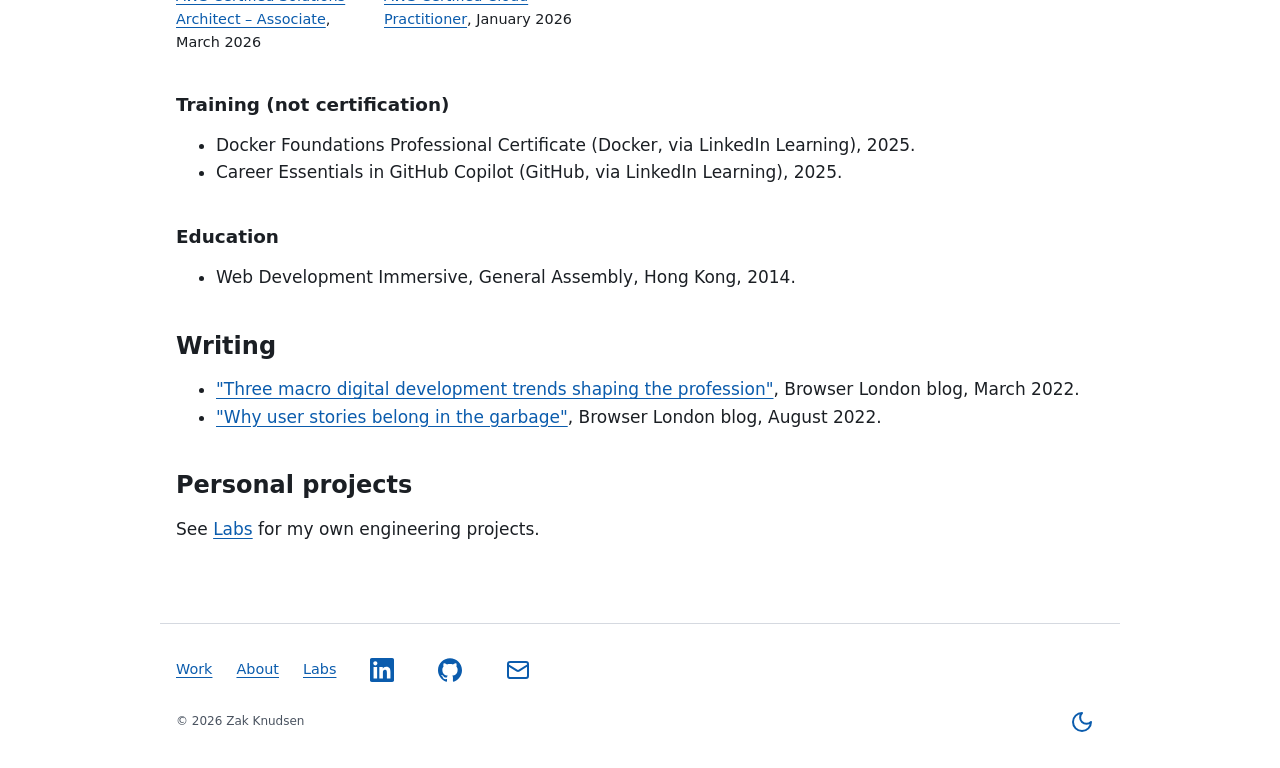
==== commit efdfd83b: "Set Apple Lead Specialist end to April 2011 Regenerated from the private data repository. The About " ====
--- a/about/index.html
+++ b/about/index.html
@@ -69,7 +69,7 @@
             <tr><td>Nov 2016 – Jun 2017</td><td>Technical Project Manager</td><td>MerchantCantos (now Brunswick Creative, part of Brunswick Group), Hong Kong</td></tr>
             <tr><td>2013 – 2014</td><td>Technical Analyst</td><td>Squarespace</td></tr>
             <tr><td>2010 – 2012</td><td>IT Consultant and Systems Administrator</td><td>LifeguardTech, New York</td></tr>
-            <tr><td>Dec 2007 – 2011</td><td>Lead Specialist</td><td>Apple Inc., Retail, New York</td></tr>
+            <tr><td>Dec 2007 – Apr 2011</td><td>Lead Specialist</td><td>Apple Inc., Retail, New York</td></tr>
             <tr><td>Apr 2007 – Nov 2007</td><td>Specialist</td><td>Apple Inc., Retail, Honolulu and New York</td></tr>
             <tr><td>2003 – 2006</td><td>Assembly Technician to Lead Technical Project Manager</td><td>TenX Networks, Salt Lake City</td></tr>
           </tbody>
--- a/css/style.css
+++ b/css/style.css
@@ -725,8 +725,8 @@
 
 .tl-place .tl-bar {
   right: 0;
-  height: 100%;
-  top: 0;
+  top: calc(var(--b-top, 0) * var(--year));
+  height: calc(var(--b-span, var(--span)) * var(--year));
   background: var(--place-color);
 }
 
@@ -772,16 +772,6 @@
   font-weight: 600;
 }
 
-/* A role change inside one company: a line where it happened, the new title right beside it. */
-.tl-change::before {
-  content: "";
-  position: absolute;
-  top: 0;
-  left: 0;
-  right: 0.5rem;
-  border-top: 1px solid var(--color-text-muted);
-}
-
 /* A short stay gets its name and dates on one line so it cannot run into the next label. */
 .tl-compact .tl-label {
   display: flex;
@@ -790,7 +780,7 @@
   gap: 0 0.5rem;
 }
 
-/* Education is time spent studying, not working: a shaded band behind the roles. */
+/* Education and time away are not work: shaded bands behind the roles. */
 .tl-edu {
   grid-column: 3;
   grid-row: 1;
@@ -820,7 +810,6 @@
   right: 0.5rem;
   transform: translateY(-50%);
   padding: 0 0.4rem;
-  background: var(--color-bg);
 }
 
 .tl-label .tl-edu-name {
@@ -877,3 +866,13 @@
 .tl-info:focus::after {
   opacity: 1;
 }
+
+/* Time away inside a stay: a dotted line. Its label is a shaded band in the Work column. */
+.tl-place-thread {
+  position: absolute;
+  right: calc(var(--bar) / 2 - 1px);
+  top: calc(var(--b-top) * var(--year));
+  height: calc(var(--b-span) * var(--year));
+  border-right: 2px dotted var(--color-text-muted);
+}
+
